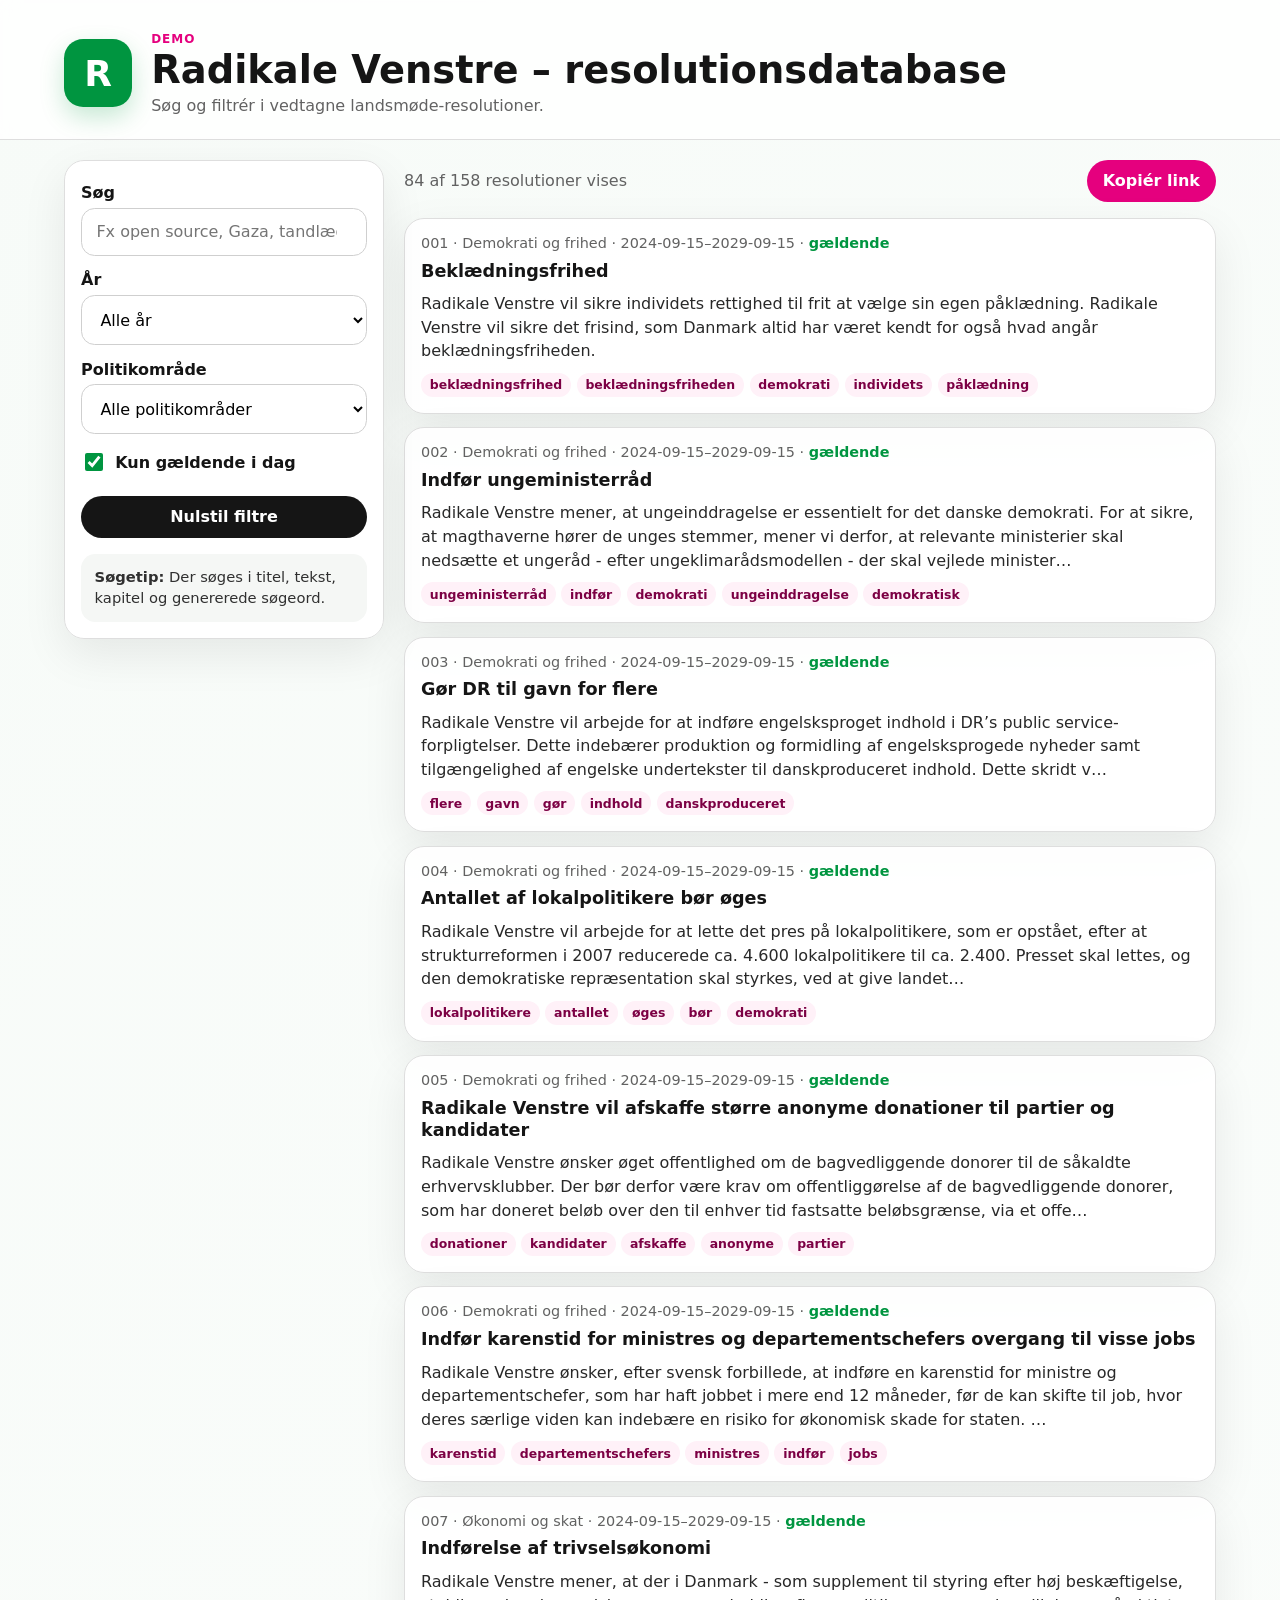
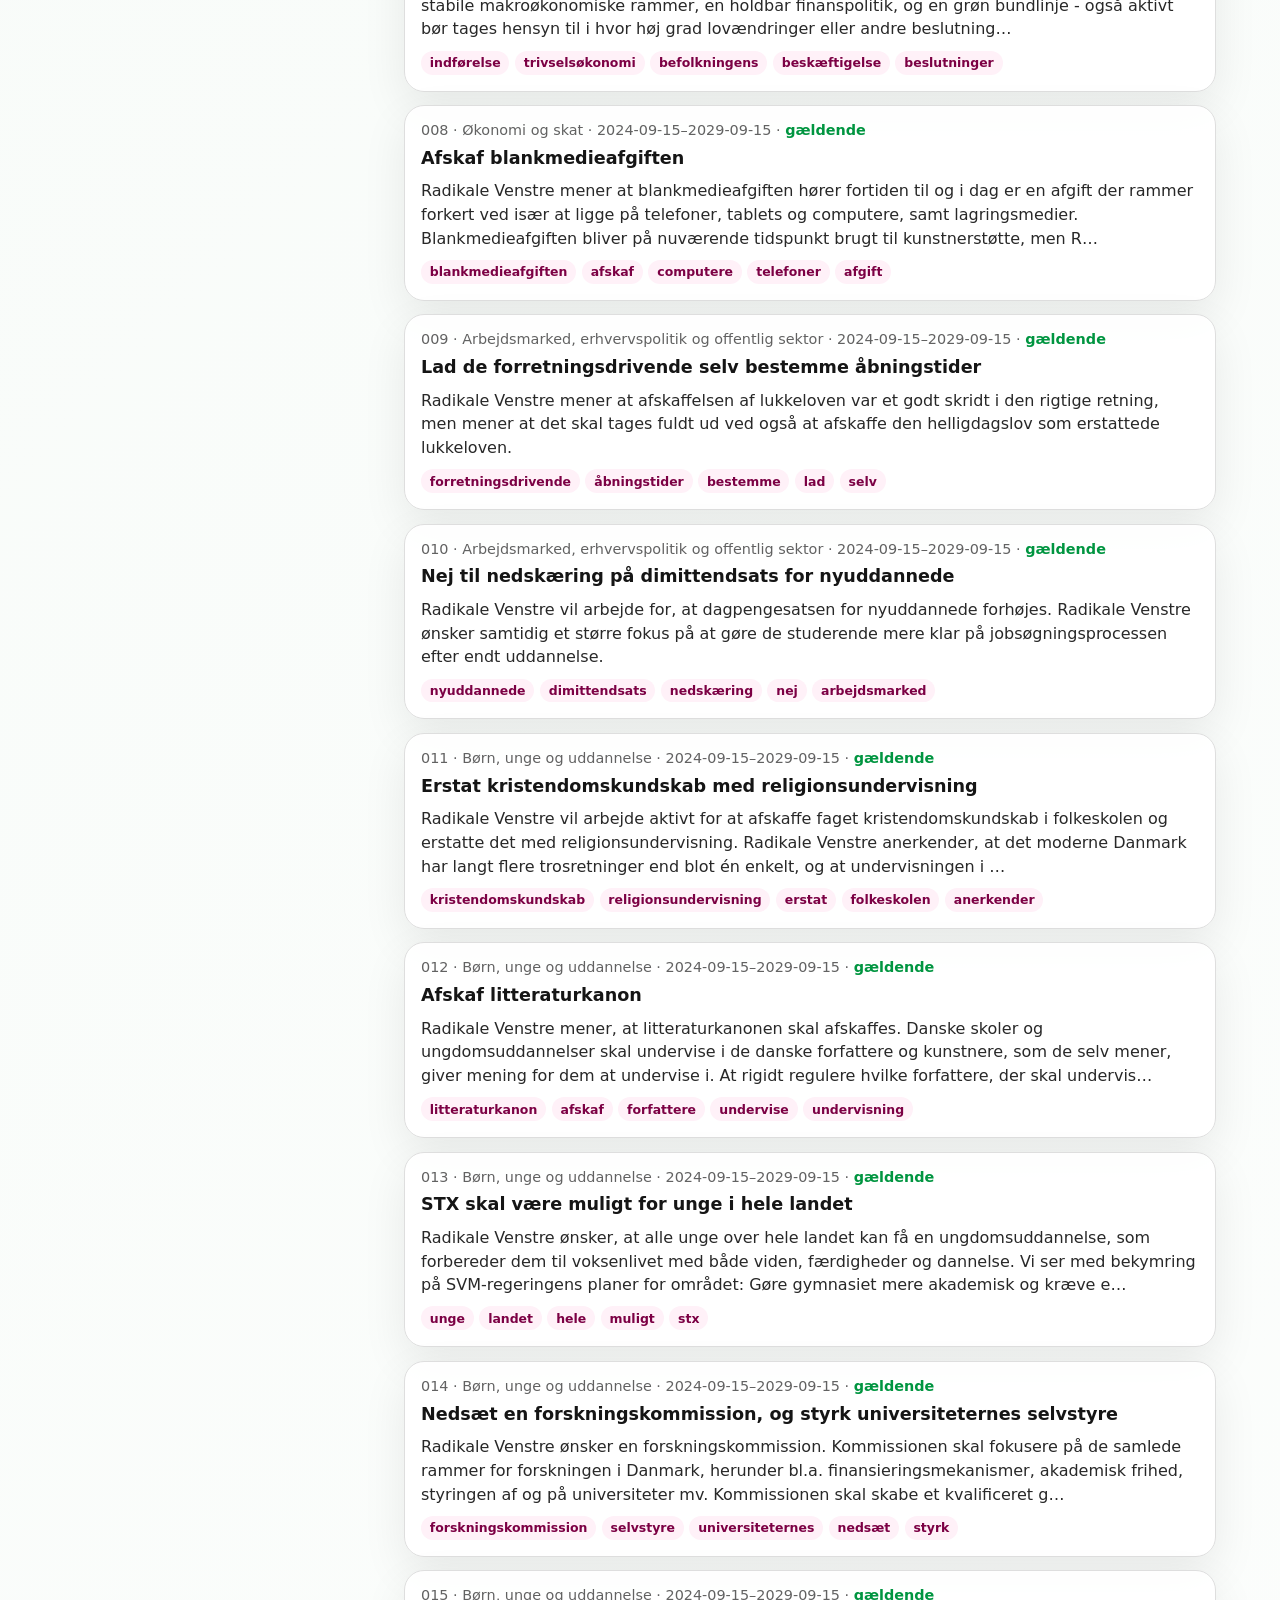
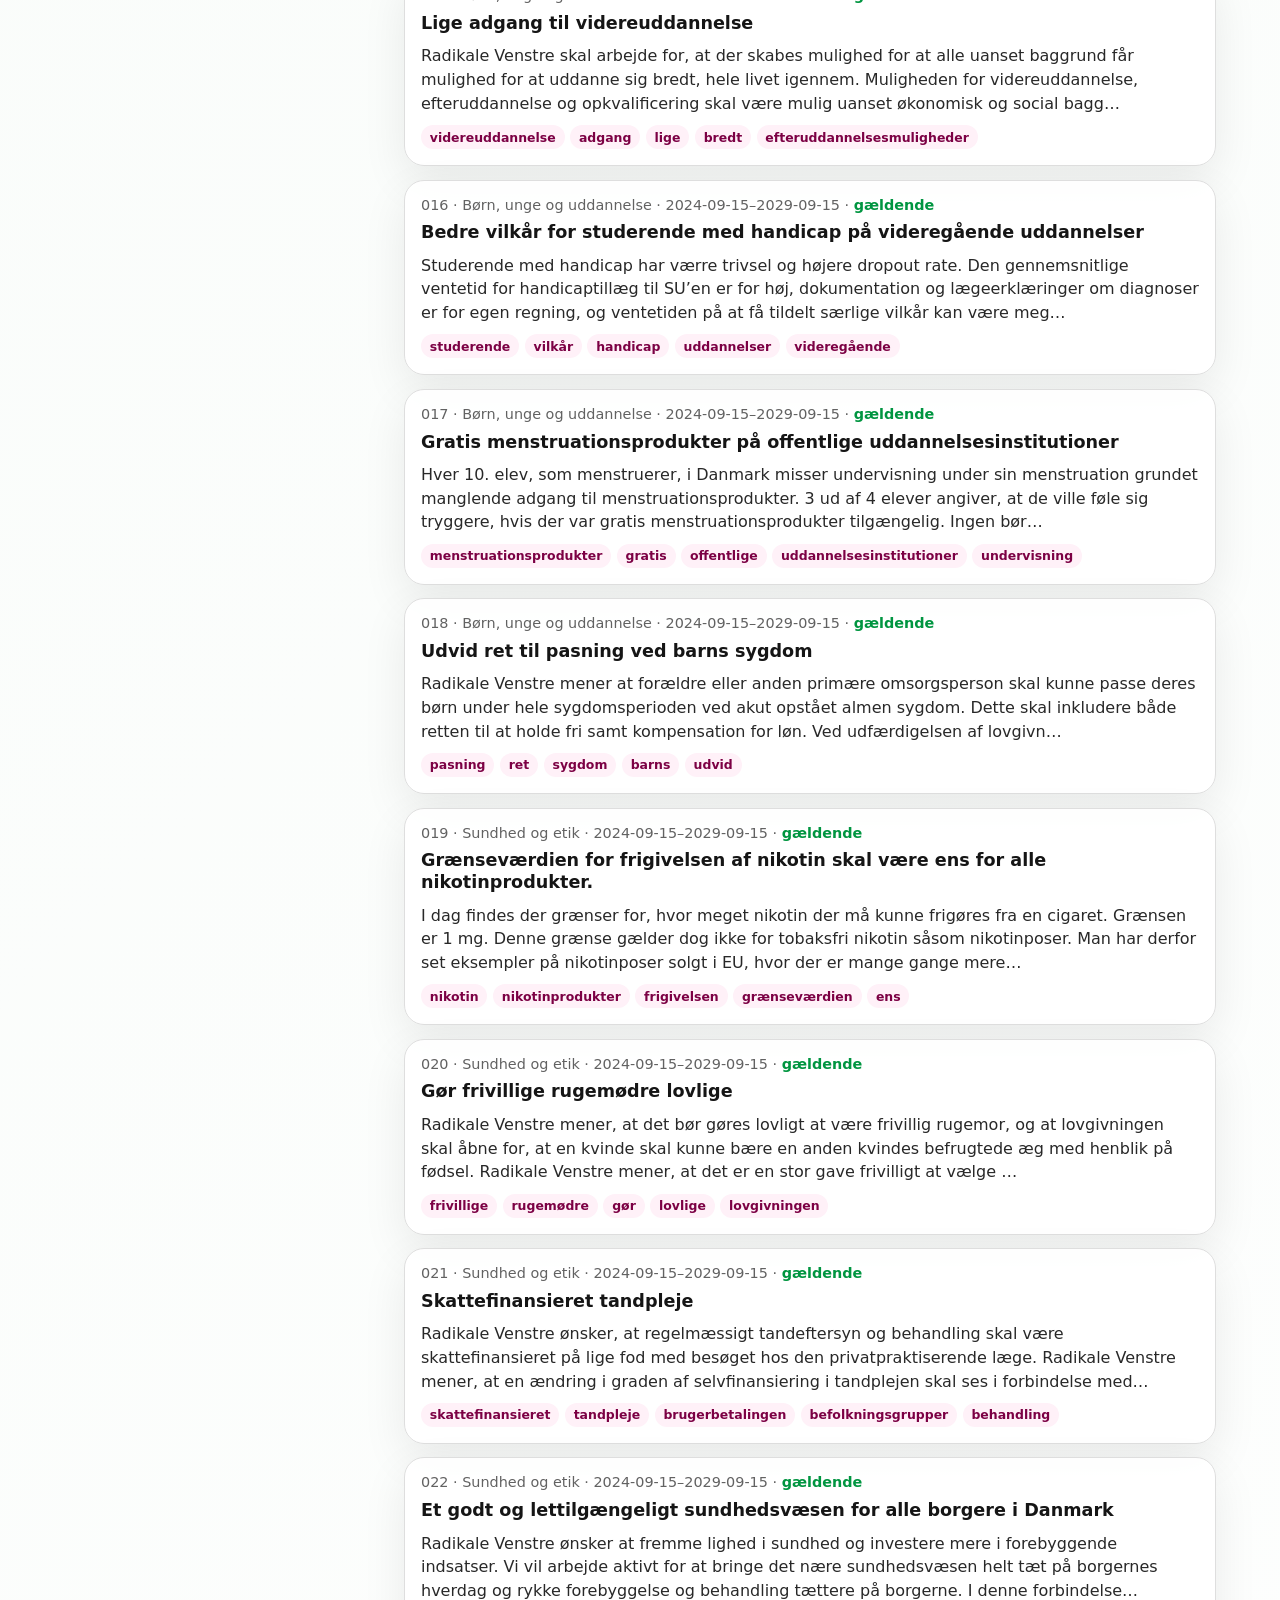
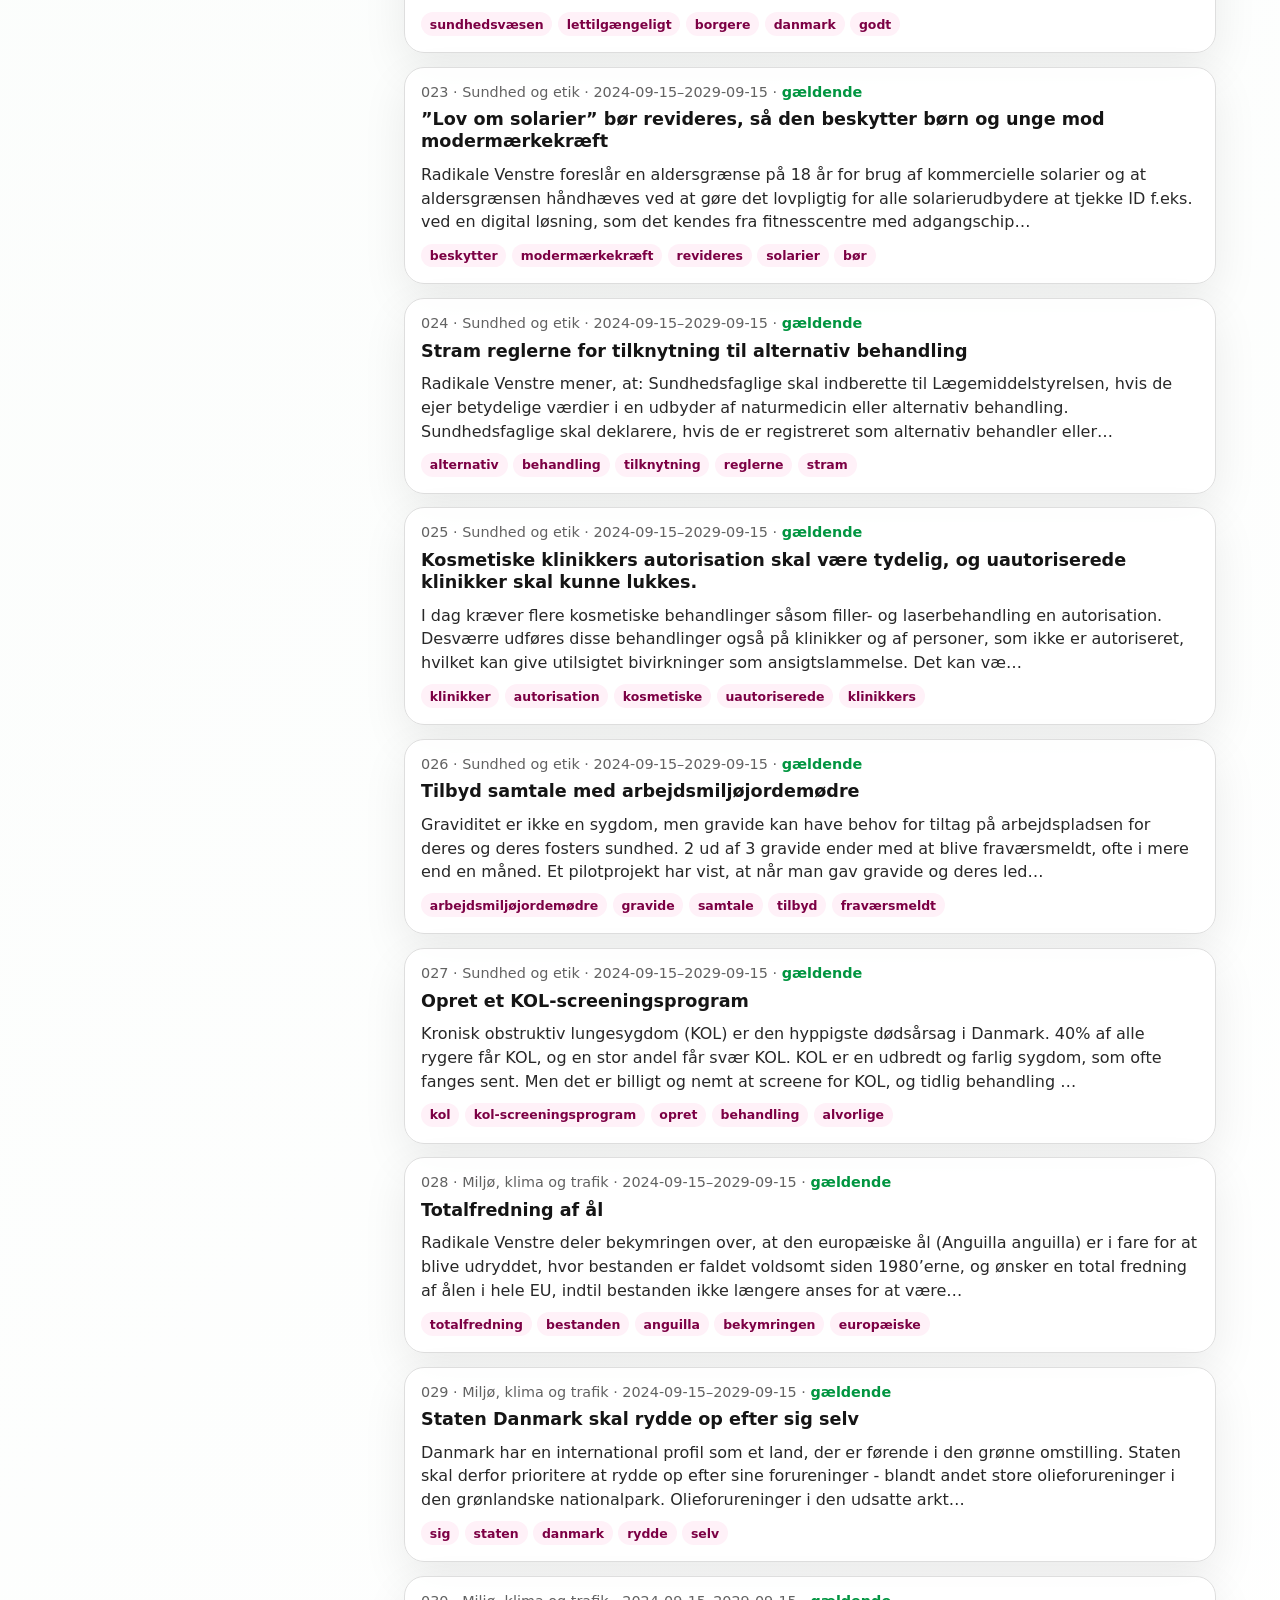
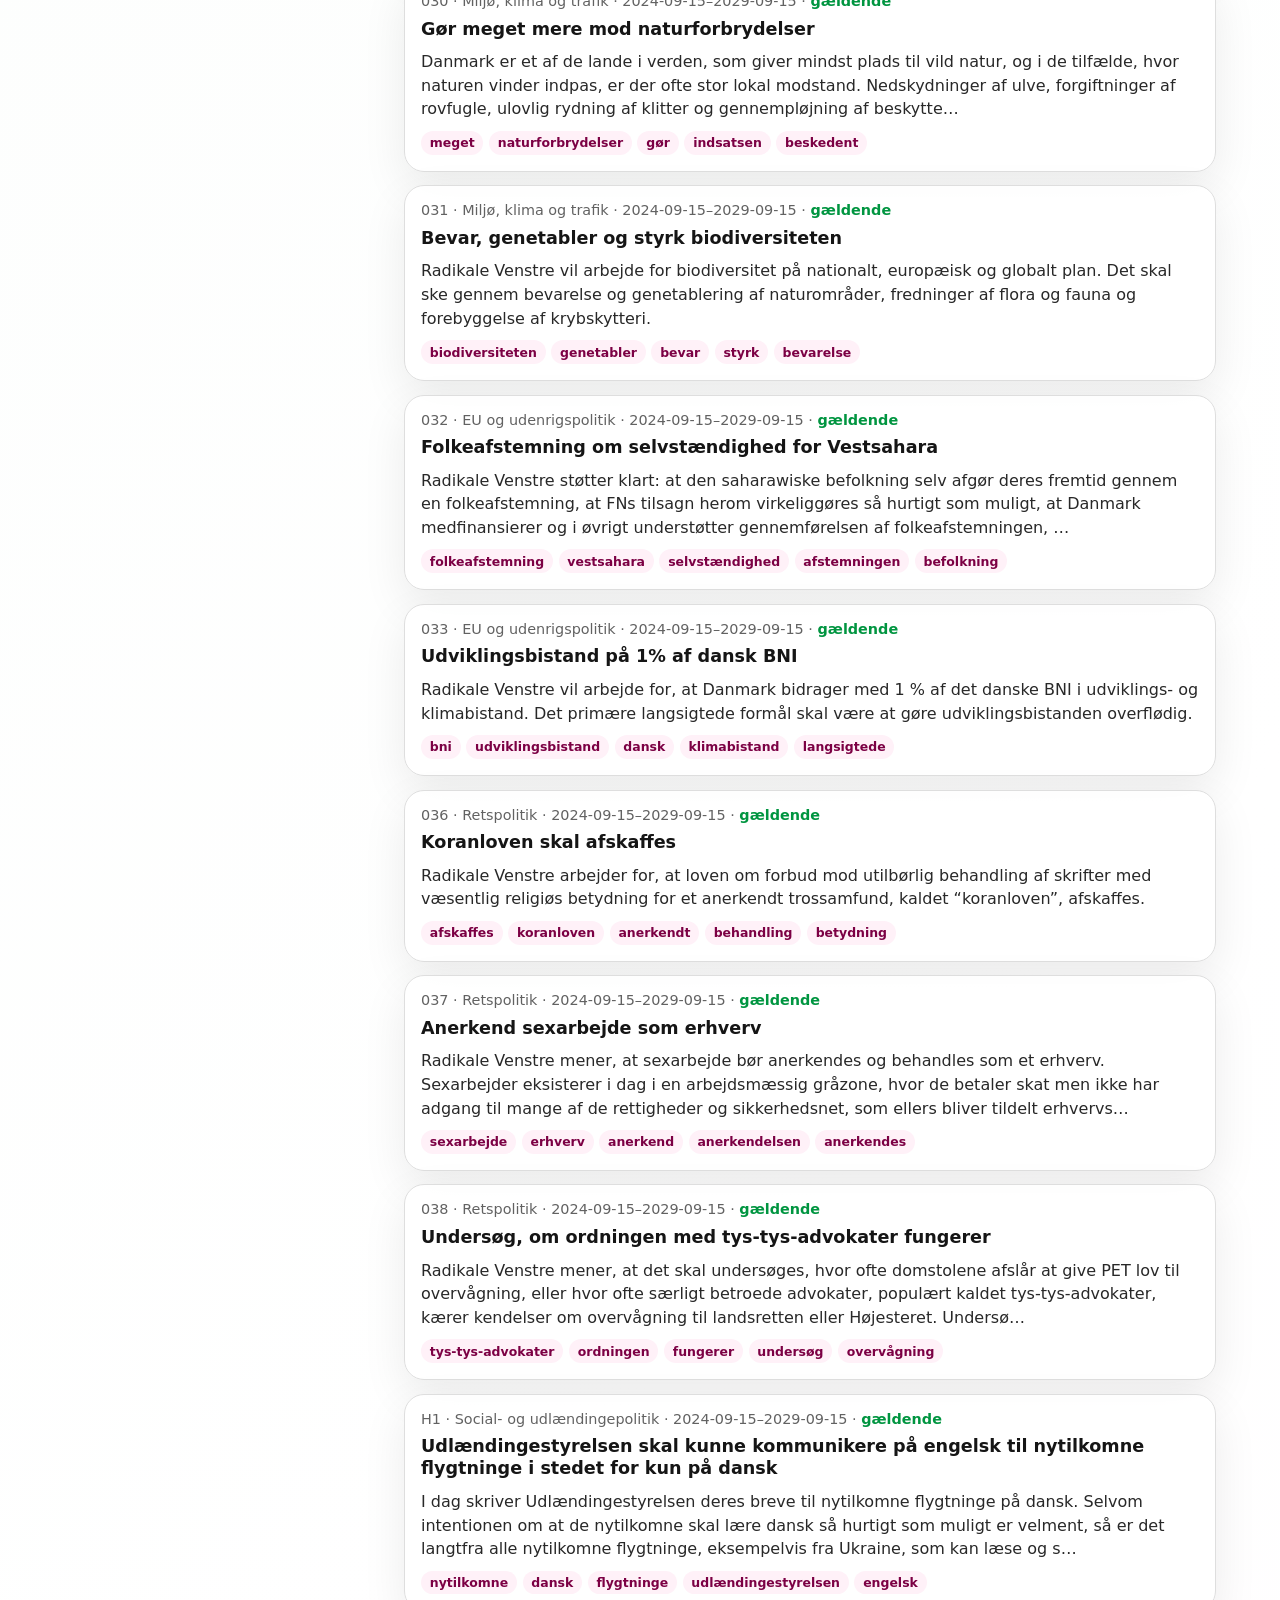
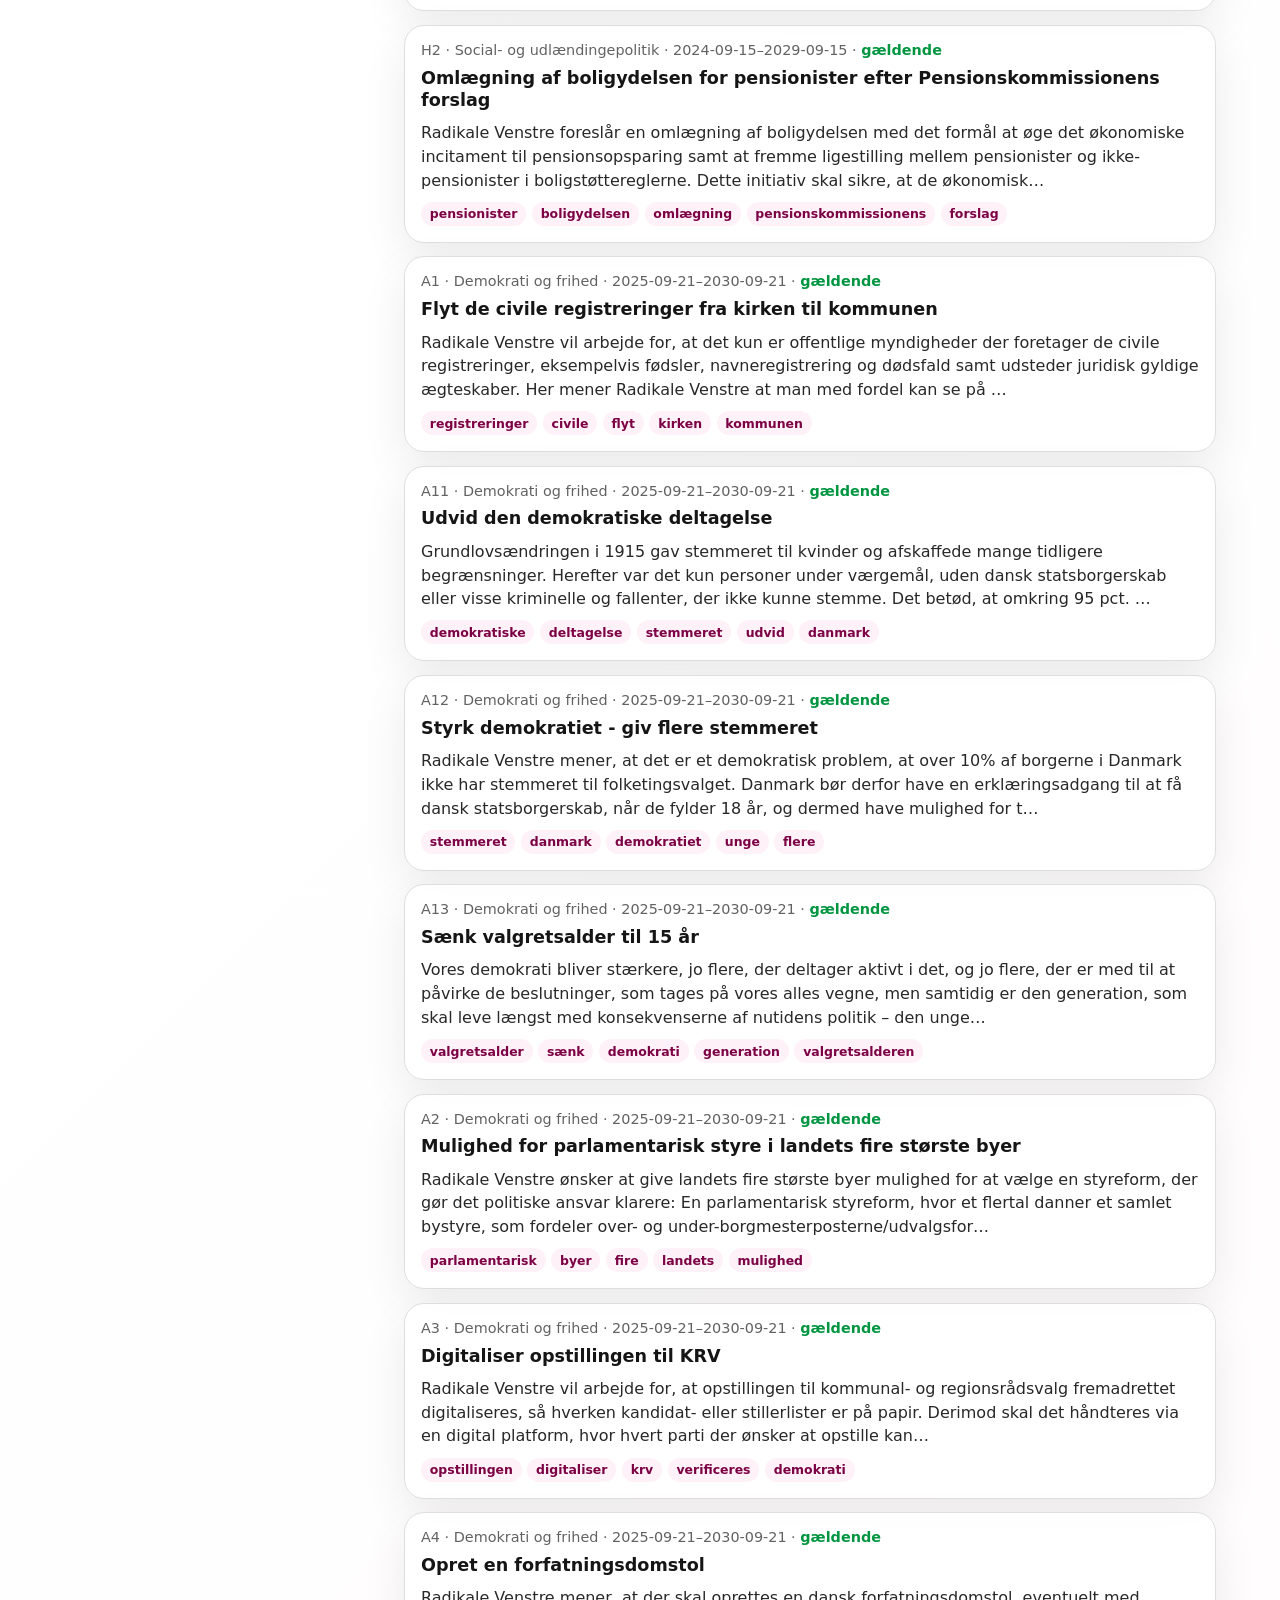
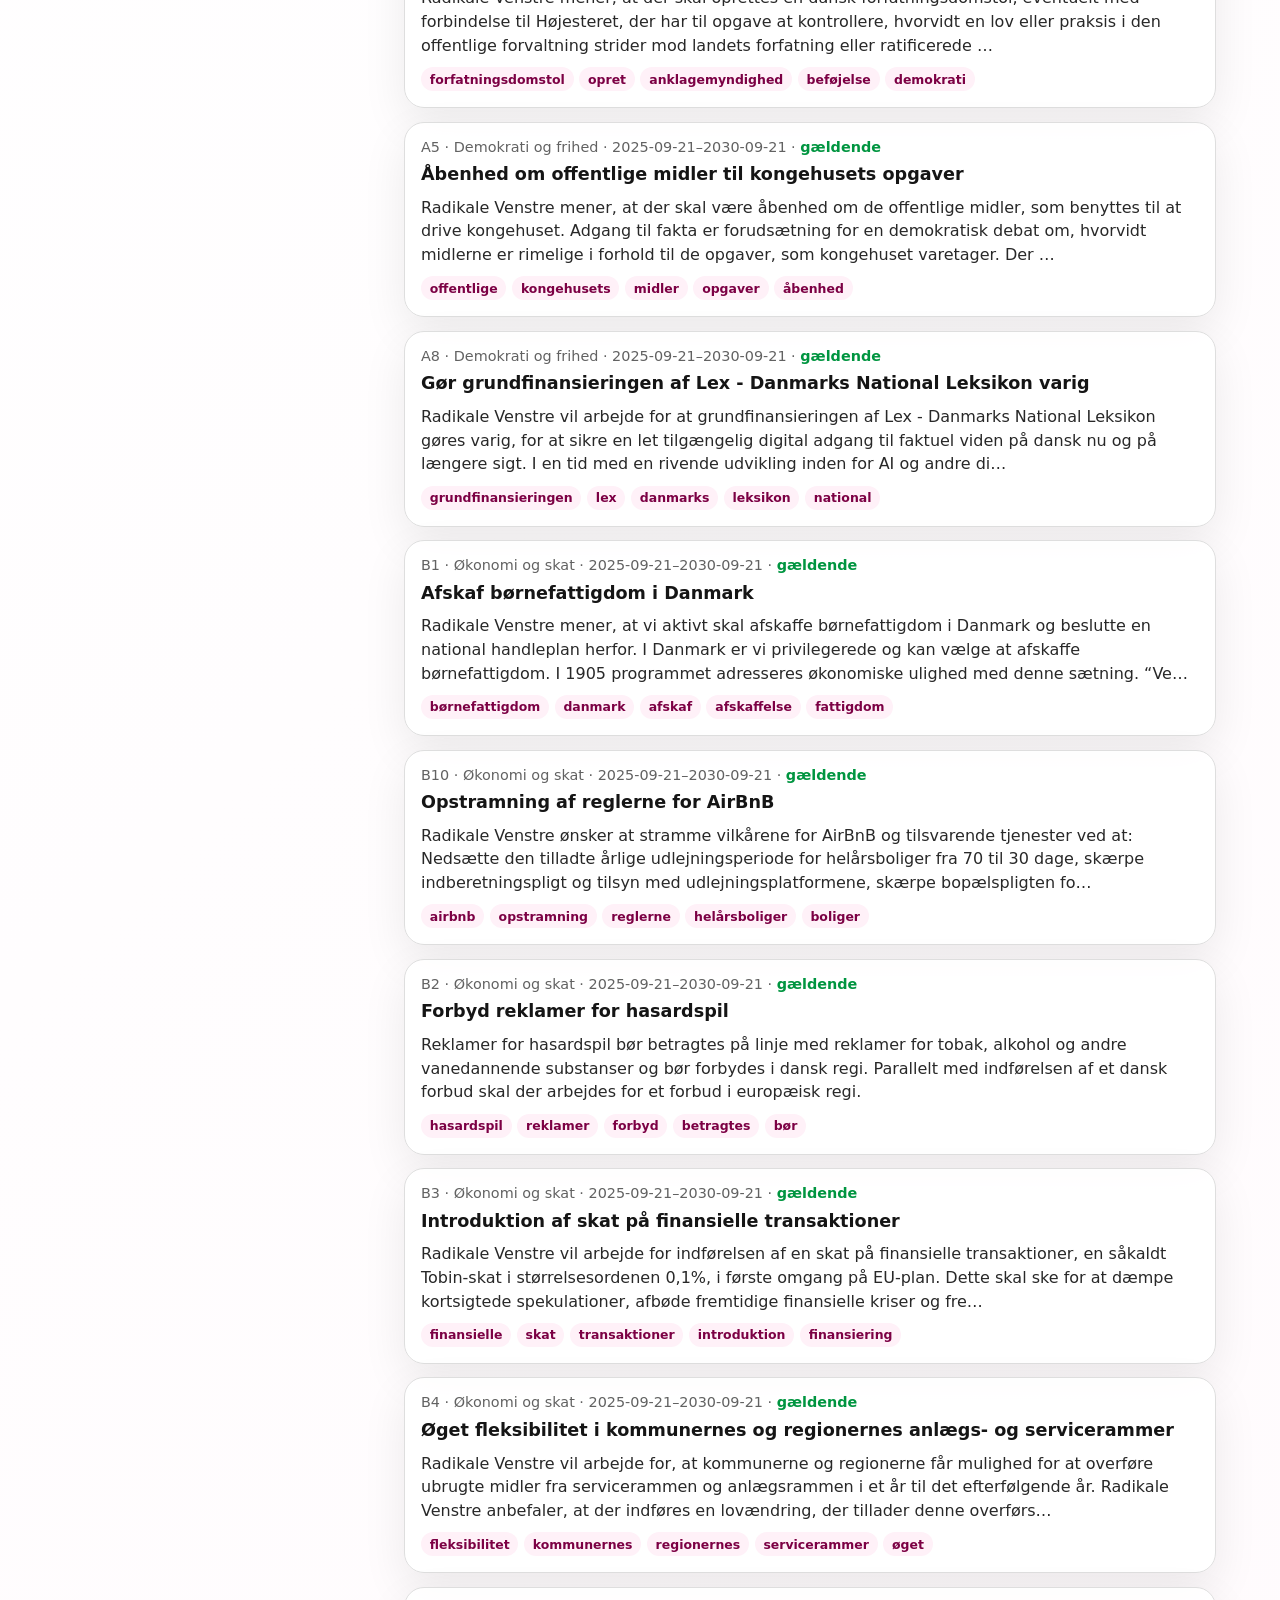
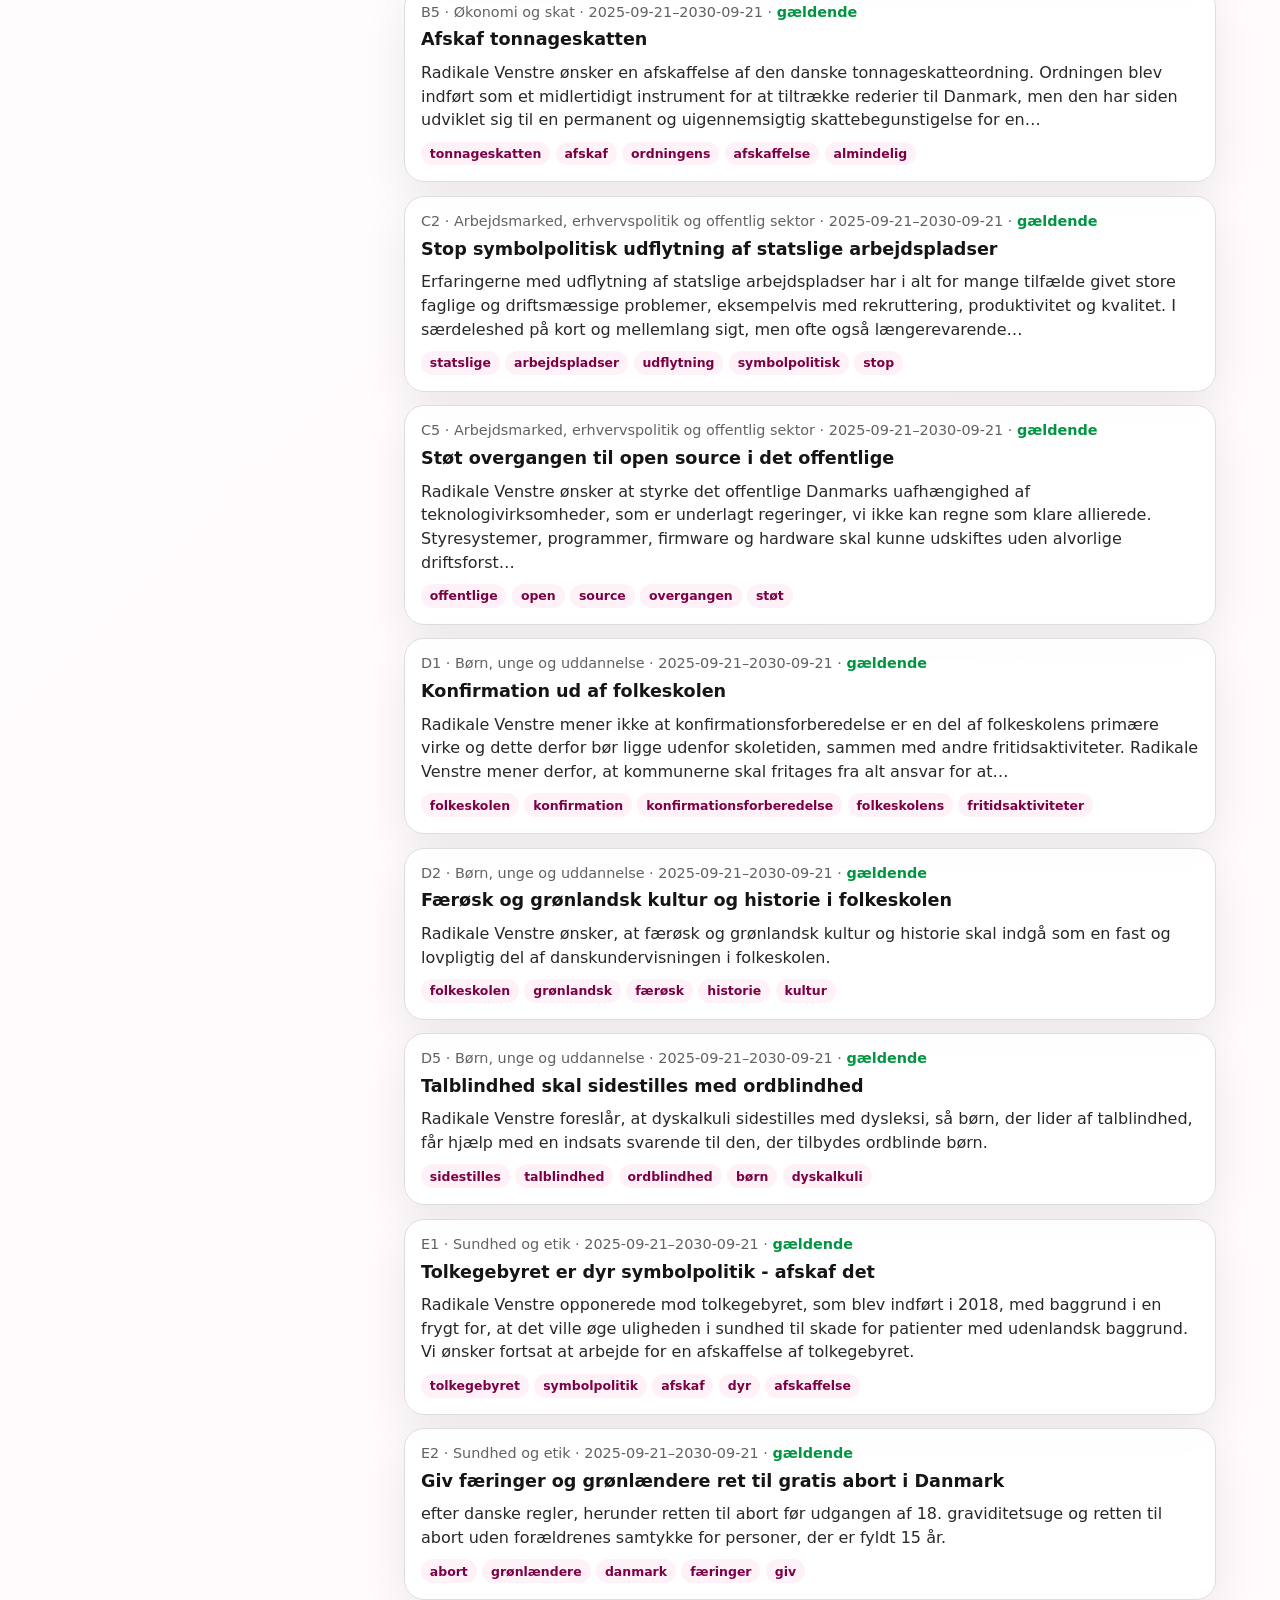
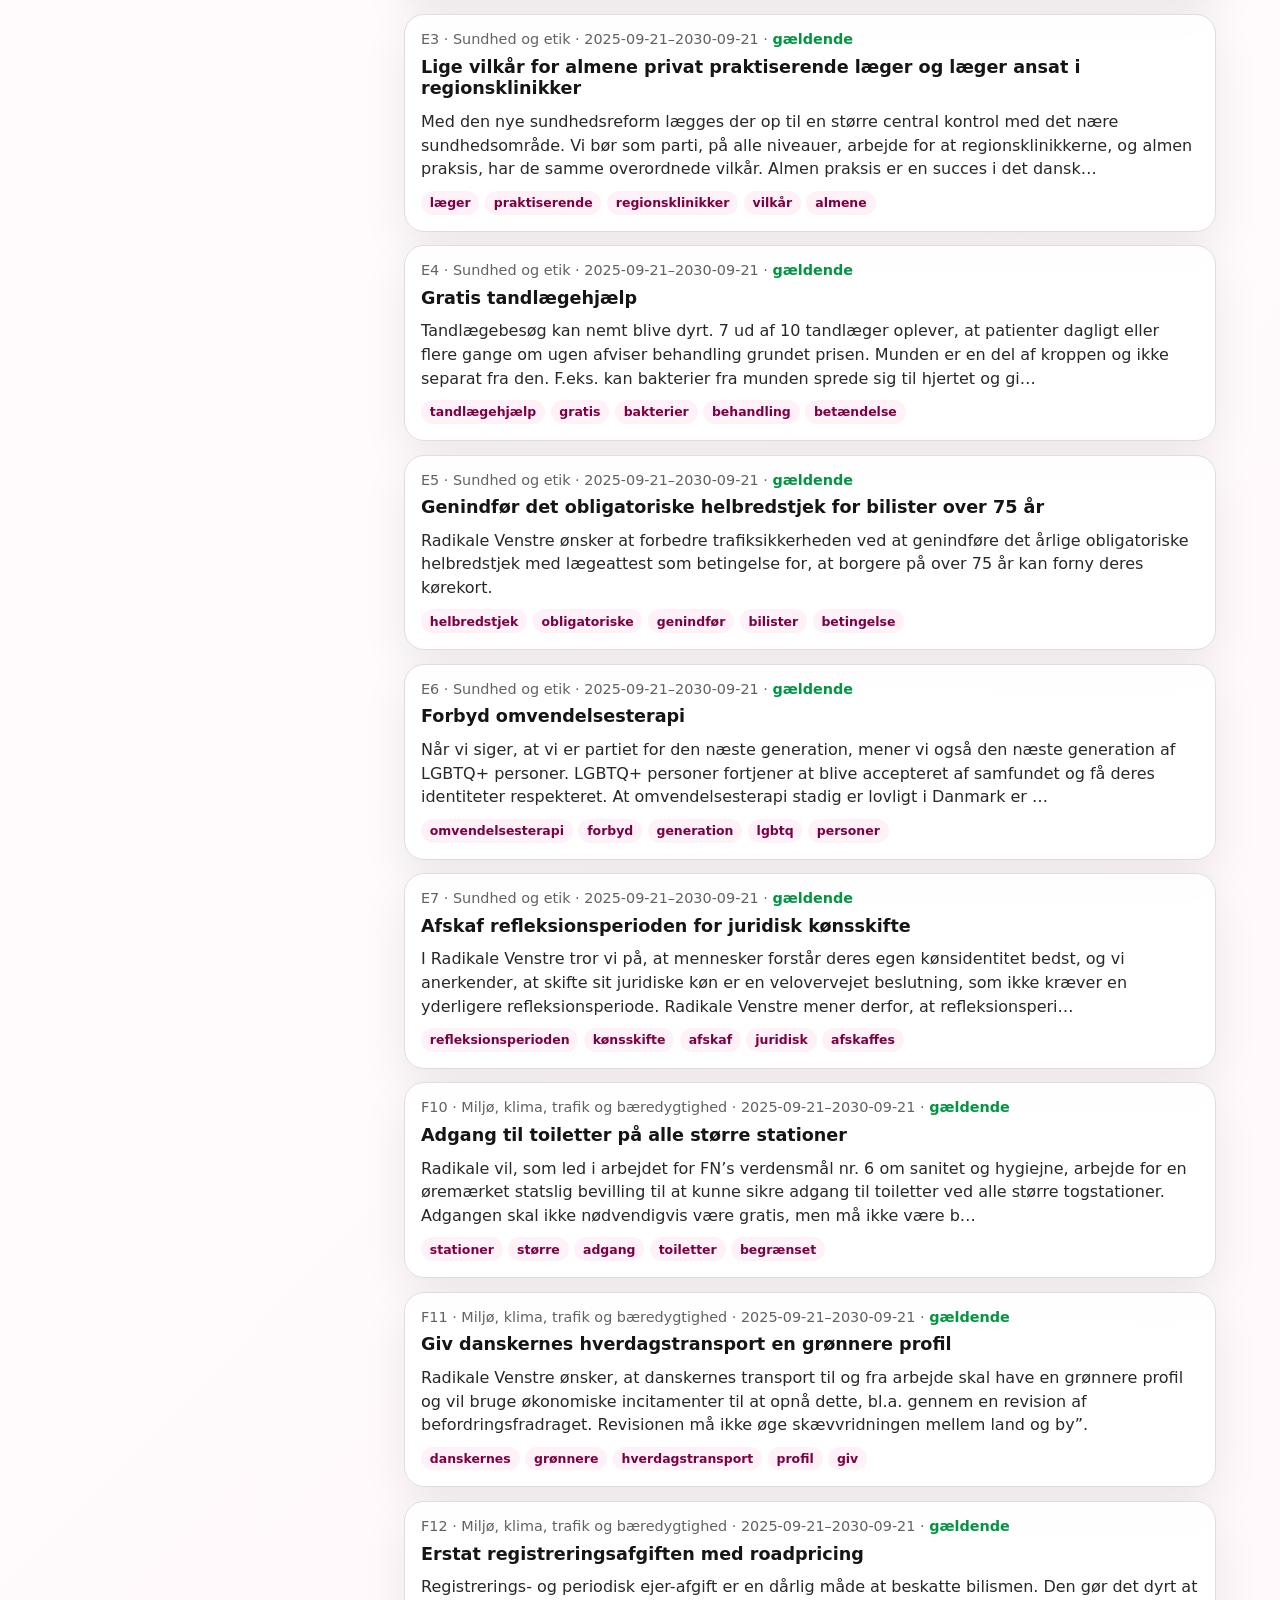
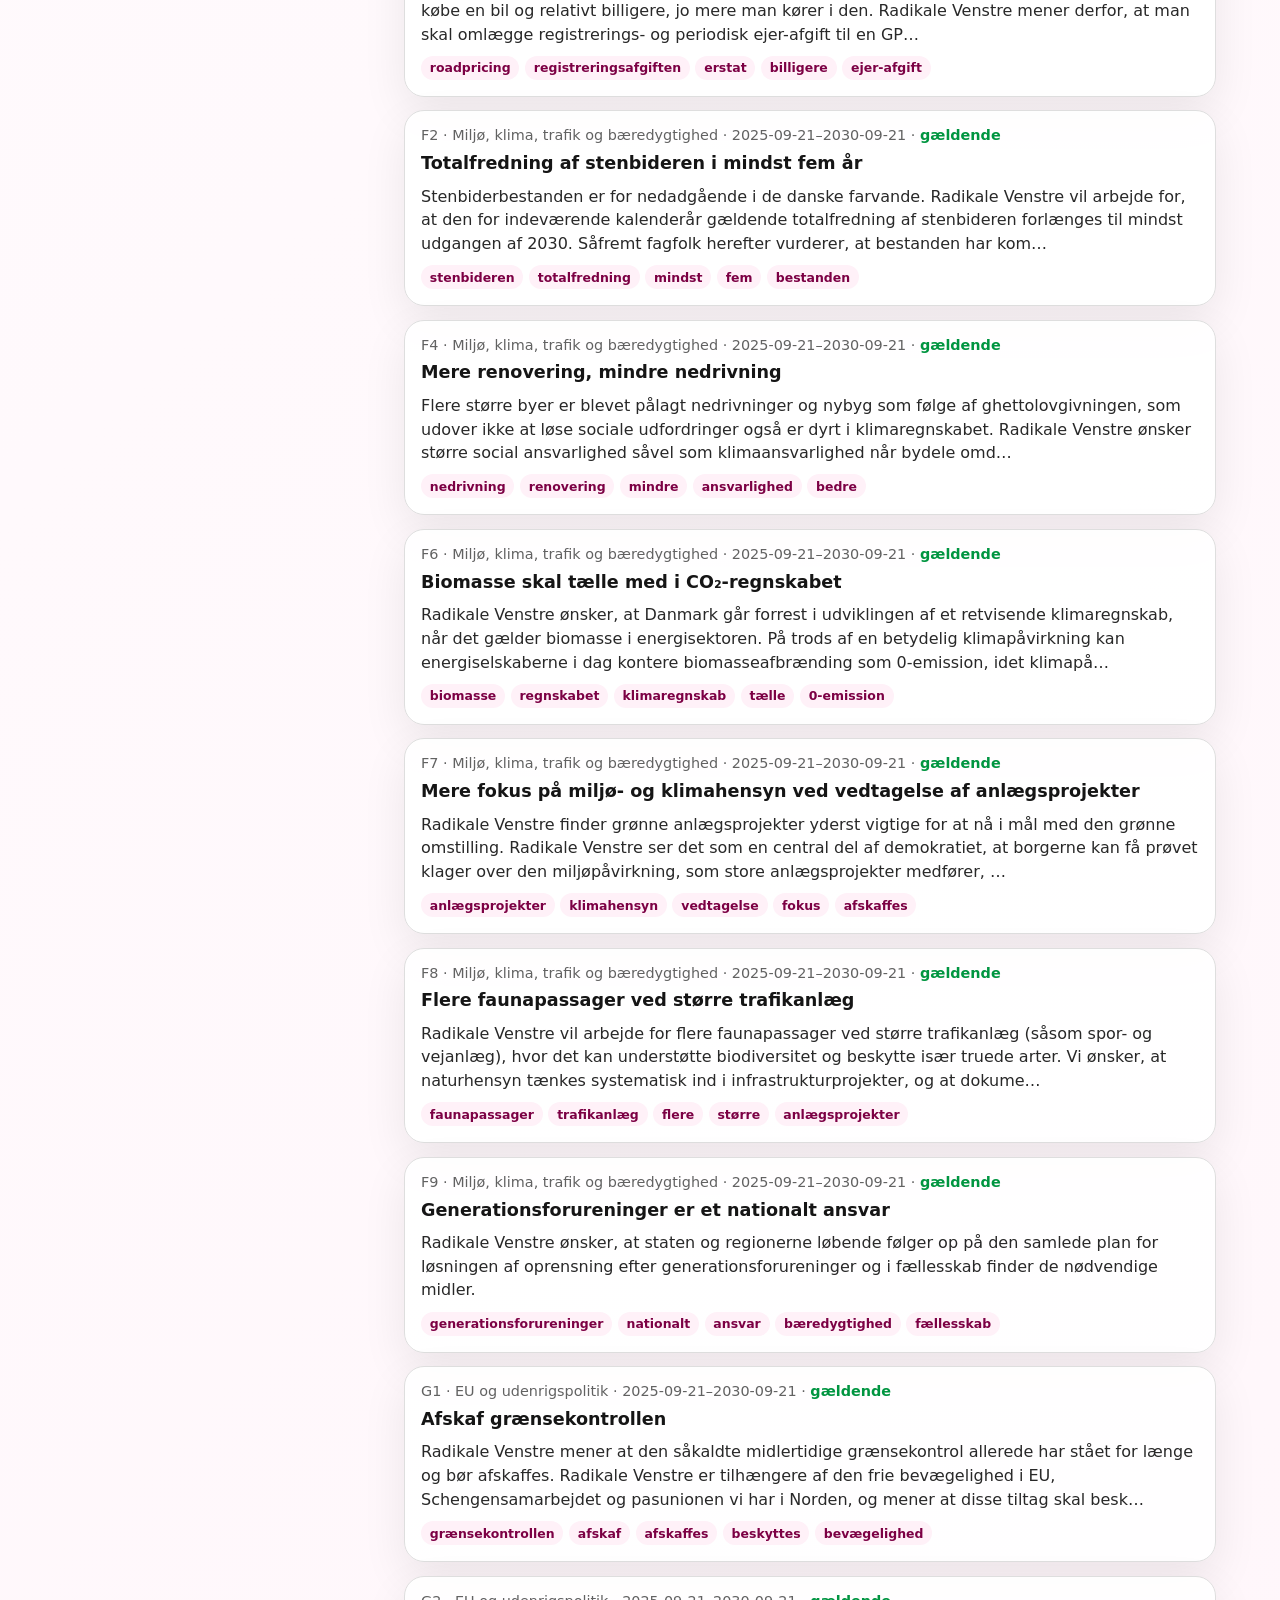
==== index.html @ fb89deb2 "Initial commit" ====
<!doctype html>
<html lang="da">
<head>
  <meta charset="utf-8" />
  <meta name="viewport" content="width=device-width, initial-scale=1" />
  <title>Radikale Venstre – resolutionsdatabase</title>
  <link rel="stylesheet" href="style.css" />
</head>
<body>
  <header class="site-header">
    <div class="brand-mark" aria-hidden="true">R</div>
    <div>
      <p class="eyebrow">Demo</p>
      <h1>Radikale Venstre – resolutionsdatabase</h1>
      <p class="lede">Søg og filtrér i vedtagne landsmøde-resolutioner.</p>
    </div>
  </header>

  <main class="layout">
    <aside class="panel filters" aria-label="Filtre">
      <label for="search">Søg</label>
      <input id="search" type="search" placeholder="Fx open source, Gaza, tandlæge…" autocomplete="off" />

      <div class="filter-row">
        <label for="year">År</label>
        <select id="year"></select>
      </div>

      <div class="filter-row">
        <label for="chapter">Politikområde</label>
        <select id="chapter"></select>
      </div>

      <label class="checkbox">
        <input id="activeOnly" type="checkbox" checked />
        Kun gældende i dag
      </label>

      <button id="reset" type="button">Nulstil filtre</button>

      <div class="hint">
        <strong>Søgetip:</strong> Der søges i titel, tekst, kapitel og genererede søgeord.
      </div>
    </aside>

    <section class="content">
      <div class="toolbar">
        <p id="summary" class="summary">Indlæser…</p>
        <button id="copyLink" type="button">Kopiér link</button>
      </div>
      <div id="results" class="results" aria-live="polite"></div>
    </section>
  </main>

  <dialog id="detailsDialog">
    <article class="details">
      <button class="close" id="closeDialog" aria-label="Luk">×</button>
      <p id="detailMeta" class="meta"></p>
      <h2 id="detailTitle"></h2>
      <div id="detailBody" class="body-text"></div>
      <div id="detailKeywords" class="tags"></div>
    </article>
  </dialog>

  <script src="app.js"></script>
</body>
</html>
---- style.css ----
/*
 * Radikale Venstre resolutions demo styling.
 *
 * The CSS is intentionally plain and framework-free. The page should look clean
 * enough for a prototype, but still be easy to inspect and modify in IntelliJ.
 * Colour variables are collected at the top so a later branding pass can adjust
 * the visual identity without hunting through the whole file.
 */

/* Global design tokens and typography. */
:root {
  --rv-green: #009540;
  --rv-magenta: #e5007e;
  --ink: #151515;
  --muted: #626262;
  --line: #dedede;
  --surface: #ffffff;
  --soft: #f5f7f5;
  --soft-magenta: #fff1f8;
  --shadow: 0 16px 45px rgba(0,0,0,.08);
  font-family: system-ui, -apple-system, BlinkMacSystemFont, "Segoe UI", sans-serif;
}

/* Predictable sizing makes the responsive layout easier to maintain. */
* { box-sizing: border-box; }

body {
  margin: 0;
  color: var(--ink);
  background: linear-gradient(135deg, #f7fbf8 0%, #ffffff 44%, #fff5fa 100%);
  min-height: 100vh;
}

/* Header: party mark, page title and short explanatory text. */
.site-header {
  display: flex;
  gap: 1.2rem;
  align-items: center;
  padding: 2rem clamp(1rem, 5vw, 4rem) 1.5rem;
  border-bottom: 1px solid var(--line);
  background: rgba(255,255,255,.82);
  backdrop-filter: blur(10px);
}

.brand-mark {
  display: grid;
  place-items: center;
  width: 4.25rem;
  height: 4.25rem;
  border-radius: 1.2rem;
  background: var(--rv-green);
  color: white;
  font-weight: 850;
  font-size: 2.25rem;
  box-shadow: 0 10px 25px rgba(0,149,64,.22);
}

h1 { margin: 0; font-size: clamp(1.7rem, 3vw, 2.75rem); line-height: 1.05; }
.eyebrow { margin: 0 0 .25rem; color: var(--rv-magenta); font-weight: 750; text-transform: uppercase; letter-spacing: .08em; font-size: .75rem; }
.lede { margin: .35rem 0 0; color: var(--muted); }

/* Main two-column layout: sticky filters on the left, results on the right. */
.layout {
  display: grid;
  grid-template-columns: minmax(240px, 320px) 1fr;
  gap: 1.25rem;
  padding: 1.25rem clamp(1rem, 5vw, 4rem) 3rem;
}

.panel, .result-card, dialog article {
  background: rgba(255,255,255,.94);
  border: 1px solid var(--line);
  border-radius: 1.25rem;
  box-shadow: var(--shadow);
}

/* Filter panel stays visible on larger screens while users scroll results. */
.filters {
  position: sticky;
  top: 1rem;
  align-self: start;
  padding: 1rem;
}

label { display: block; font-weight: 720; margin: .4rem 0 .35rem; }
/* Form controls are deliberately large for quick filtering during demos. */
input[type="search"], select {
  width: 100%;
  border: 1px solid #cfcfcf;
  border-radius: .85rem;
  padding: .85rem .9rem;
  font: inherit;
  background: white;
}

input[type="search"]:focus, select:focus {
  outline: 3px solid rgba(229,0,126,.18);
  border-color: var(--rv-magenta);
}

.filter-row { margin-top: .9rem; }
.checkbox { display: flex; gap: .6rem; align-items: center; margin-top: 1rem; font-weight: 620; }
.checkbox input { width: 1.1rem; height: 1.1rem; accent-color: var(--rv-green); }
button {
  border: 0;
  border-radius: 999px;
  padding: .72rem 1rem;
  font: inherit;
  font-weight: 760;
  cursor: pointer;
  background: var(--rv-green);
  color: white;
}
#reset { width: 100%; margin-top: 1rem; background: var(--ink); }
#copyLink { background: var(--rv-magenta); white-space: nowrap; }
button:hover { filter: brightness(.96); }

.hint {
  margin-top: 1rem;
  padding: .85rem;
  border-radius: .9rem;
  color: #303030;
  background: var(--soft);
  font-size: .92rem;
  line-height: 1.4;
}

/* Result toolbar: count summary and shareable-link button. */
.toolbar {
  display: flex;
  align-items: center;
  justify-content: space-between;
  gap: 1rem;
  margin-bottom: 1rem;
}
.summary { color: var(--muted); margin: 0; }
.results { display: grid; gap: .85rem; }

/* Individual result cards in the search result list. */
.result-card {
  padding: 1rem;
  display: grid;
  gap: .6rem;
}
.result-card h2 {
  margin: 0;
  font-size: 1.1rem;
}
.result-card h2 button {
  all: unset;
  cursor: pointer;
  font-weight: 810;
  line-height: 1.25;
}
.result-card h2 button:hover { color: var(--rv-magenta); }
.meta { color: var(--muted); font-size: .9rem; margin: 0; }
.excerpt { margin: 0; color: #282828; line-height: 1.48; }
mark { background: #ffe066; padding: 0 .08em; border-radius: .2em; }
.tags { display: flex; flex-wrap: wrap; gap: .35rem; }
.tag {
  border-radius: 999px;
  background: var(--soft-magenta);
  color: #7c0044;
  padding: .28rem .55rem;
  font-size: .78rem;
  font-weight: 680;
}
.valid { color: var(--rv-green); font-weight: 760; }
.expired { color: #8b3b00; font-weight: 760; }

.empty {
  padding: 2rem;
  text-align: center;
  border: 1px dashed var(--line);
  border-radius: 1.25rem;
  background: rgba(255,255,255,.8);
  color: var(--muted);
}

/* Native dialog element used for full resolution details. */
dialog {
  width: min(860px, calc(100vw - 2rem));
  border: 0;
  padding: 0;
  background: transparent;
}
dialog::backdrop { background: rgba(0,0,0,.42); }
.details { position: relative; padding: 1.3rem; max-height: 82vh; overflow: auto; }
.details h2 { margin: .2rem 2rem 1rem 0; }
.close {
  position: absolute;
  top: .85rem;
  right: .85rem;
  width: 2.2rem;
  height: 2.2rem;
  padding: 0;
  background: var(--ink);
  font-size: 1.5rem;
}
.body-text { white-space: pre-wrap; line-height: 1.6; }

/* Single-column layout on phones and narrow windows. */
@media (max-width: 760px) {
  /* Header: party mark, page title and short explanatory text. */
.site-header { align-items: flex-start; }
  .brand-mark { width: 3.2rem; height: 3.2rem; font-size: 1.7rem; border-radius: .95rem; }
  /* Main two-column layout: sticky filters on the left, results on the right. */
.layout { grid-template-columns: 1fr; }
  /* Filter panel stays visible on larger screens while users scroll results. */
.filters { position: static; }
  /* Result toolbar: count summary and shareable-link button. */
.toolbar { align-items: stretch; flex-direction: column; }
  #copyLink { width: 100%; }
}
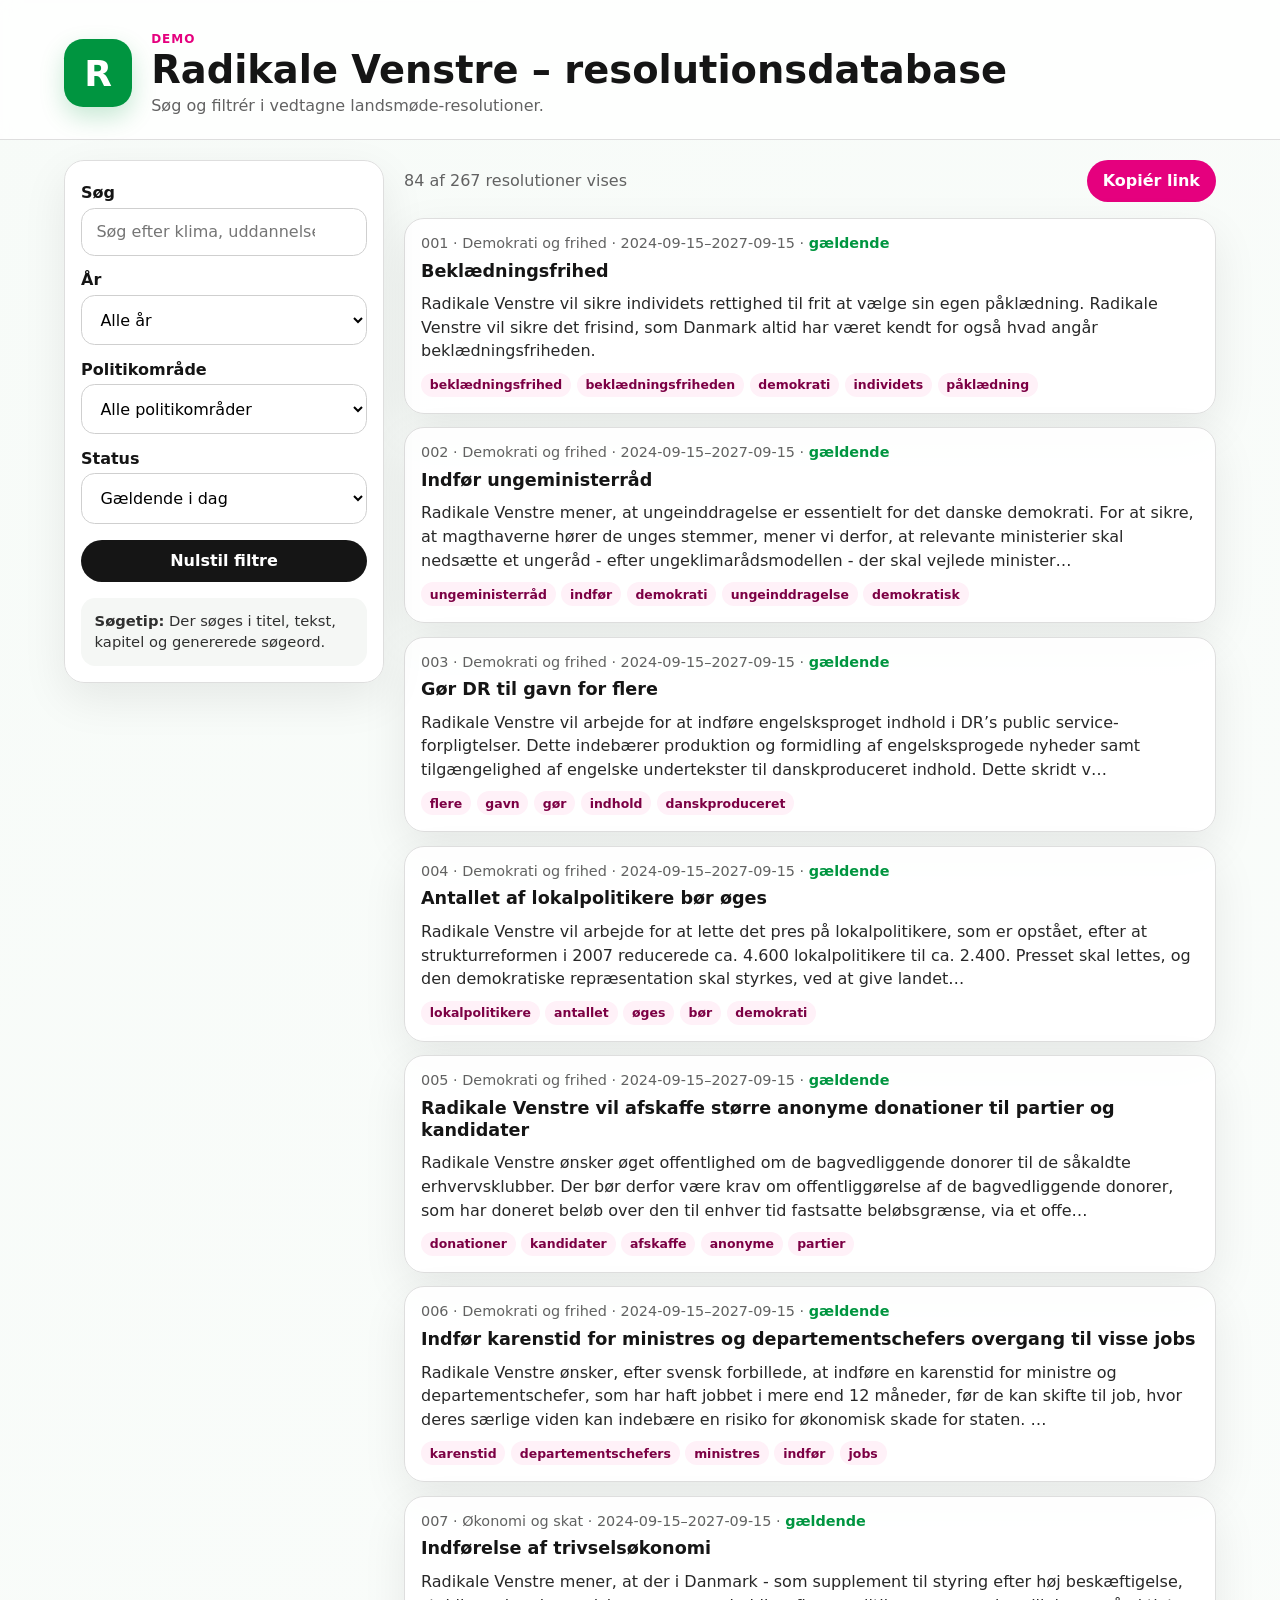
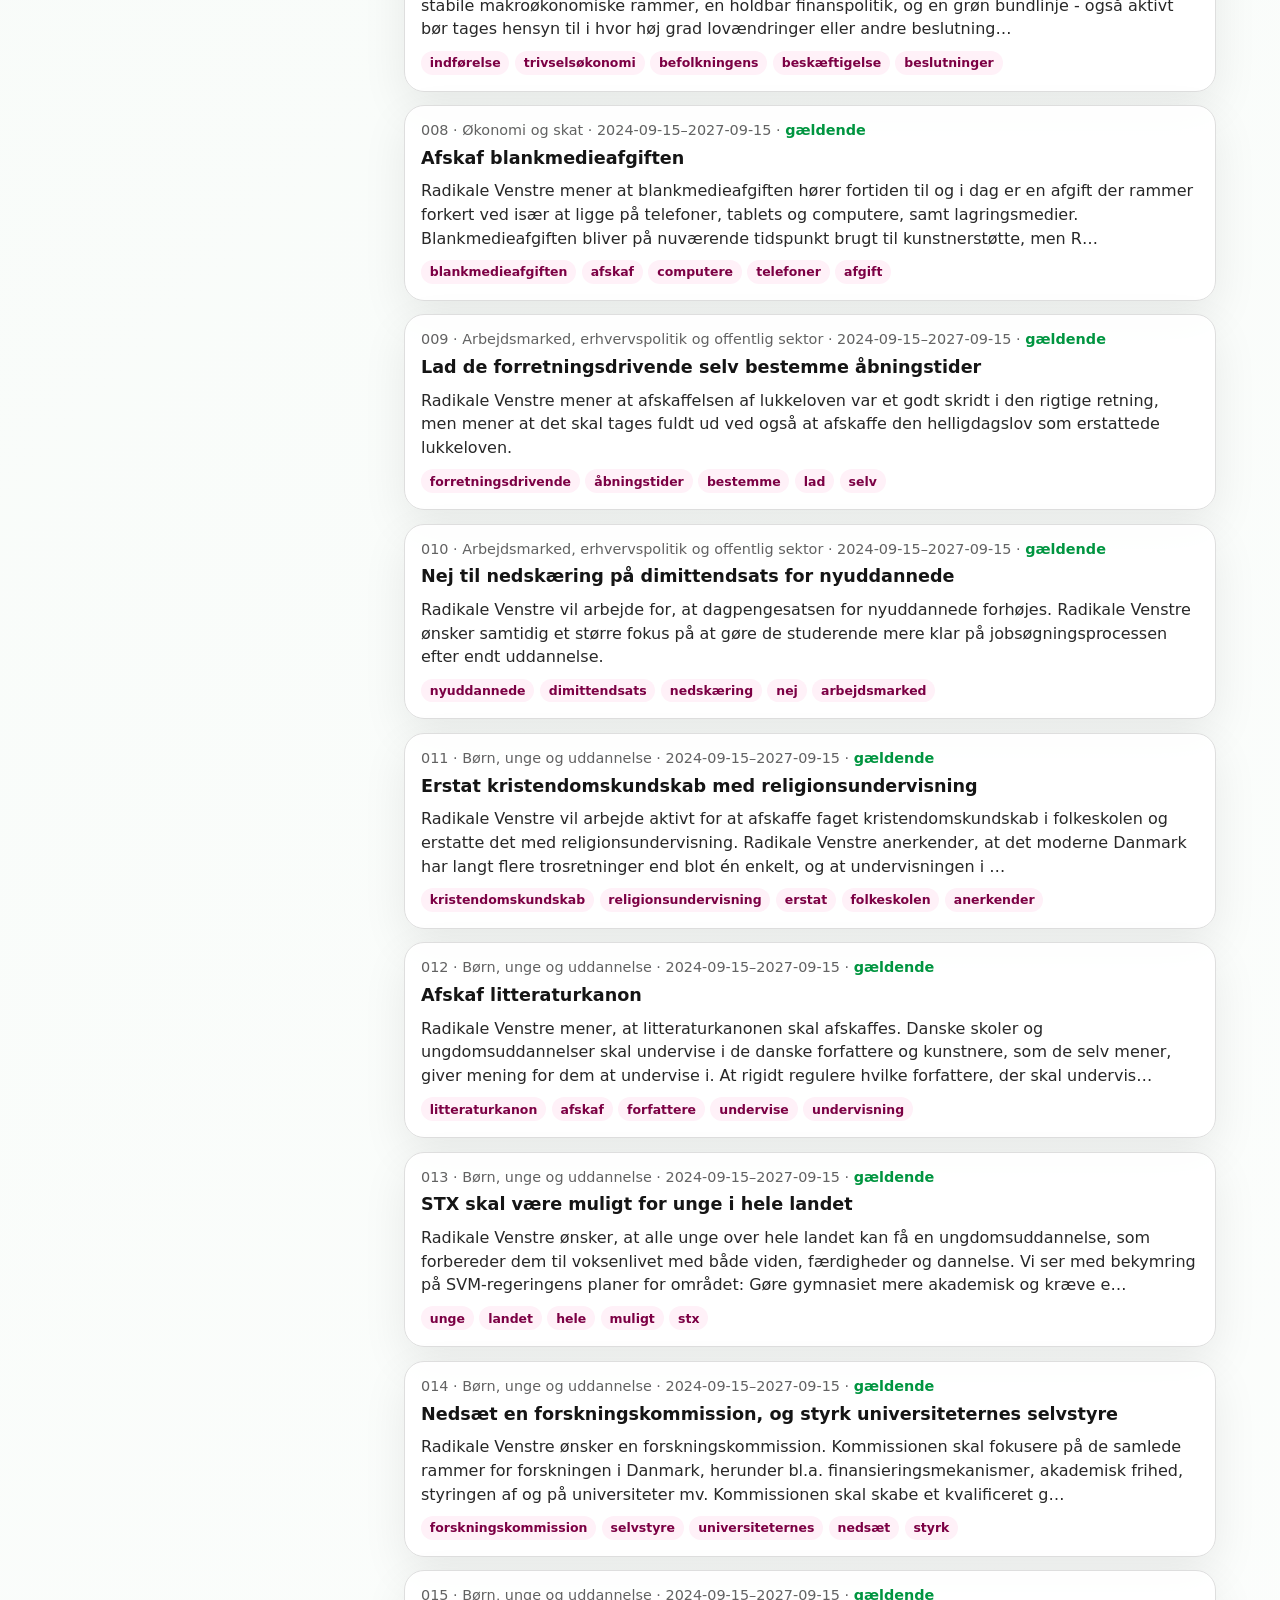
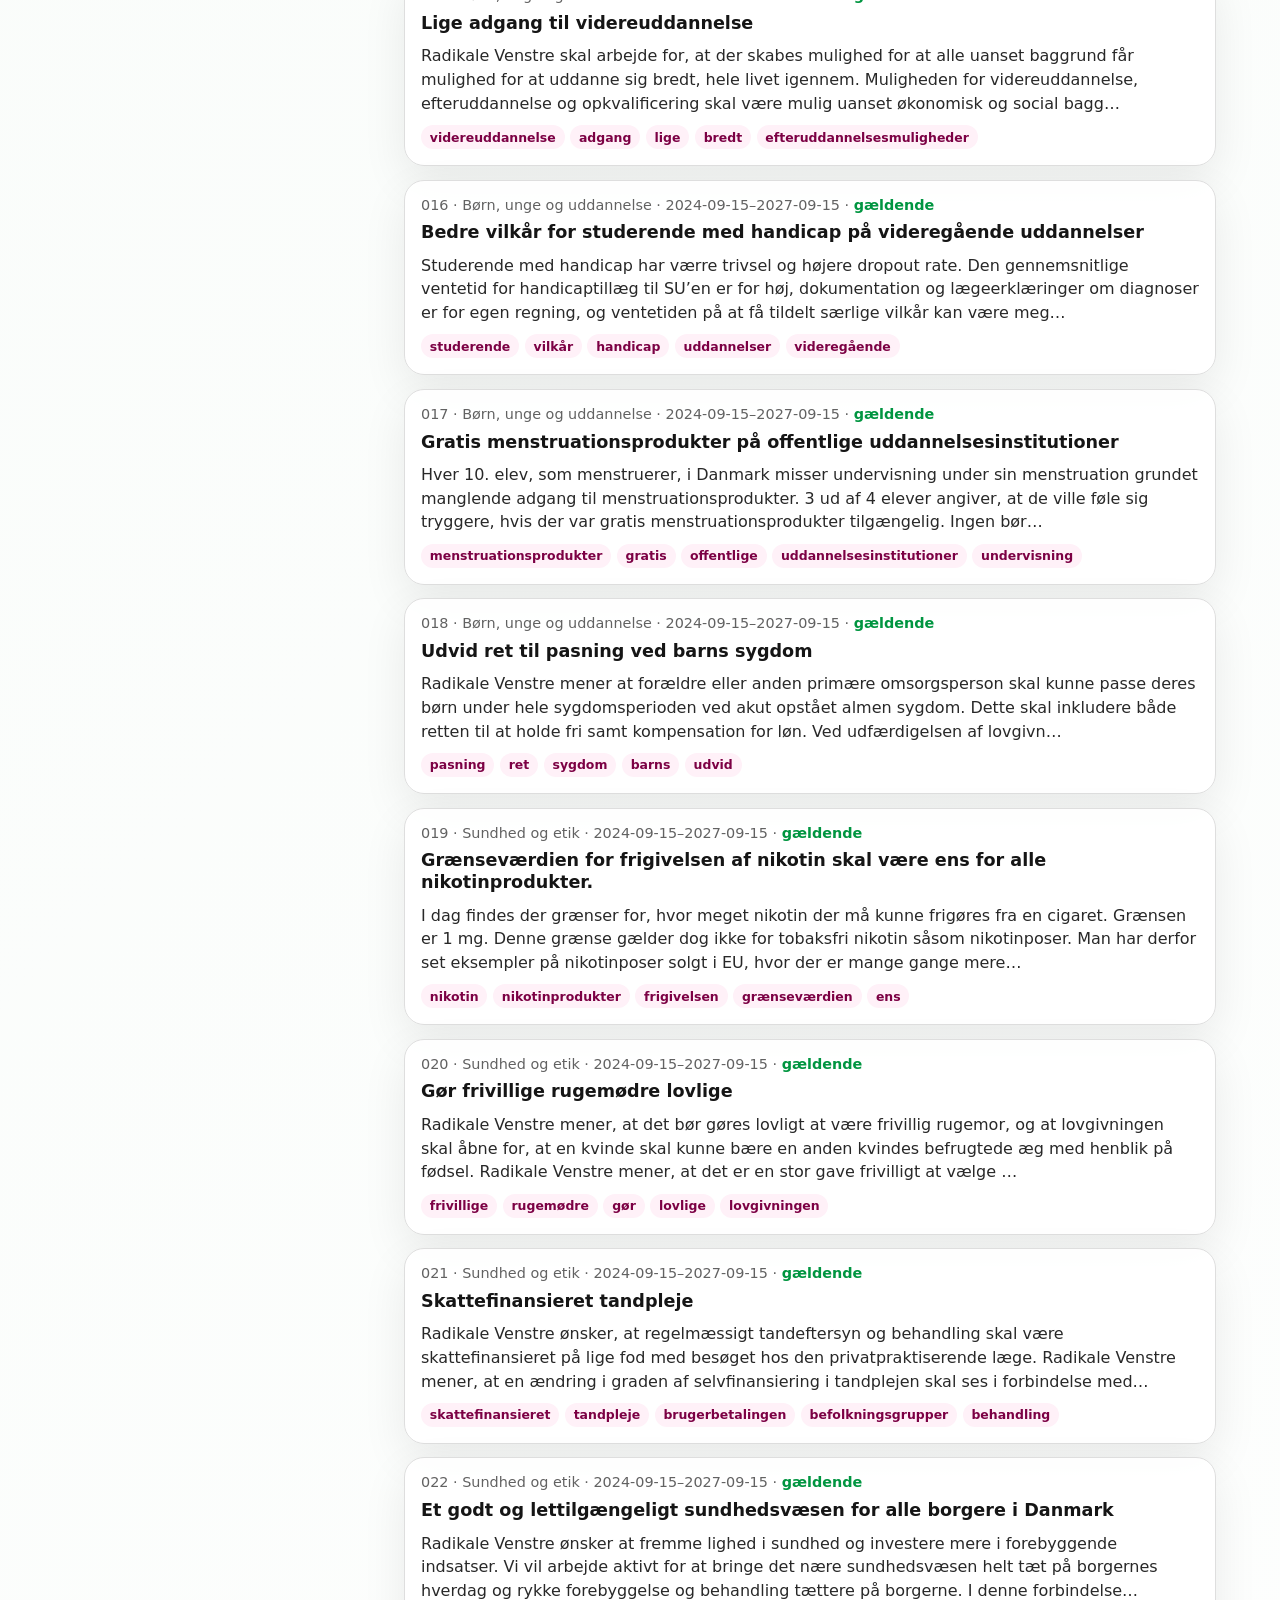
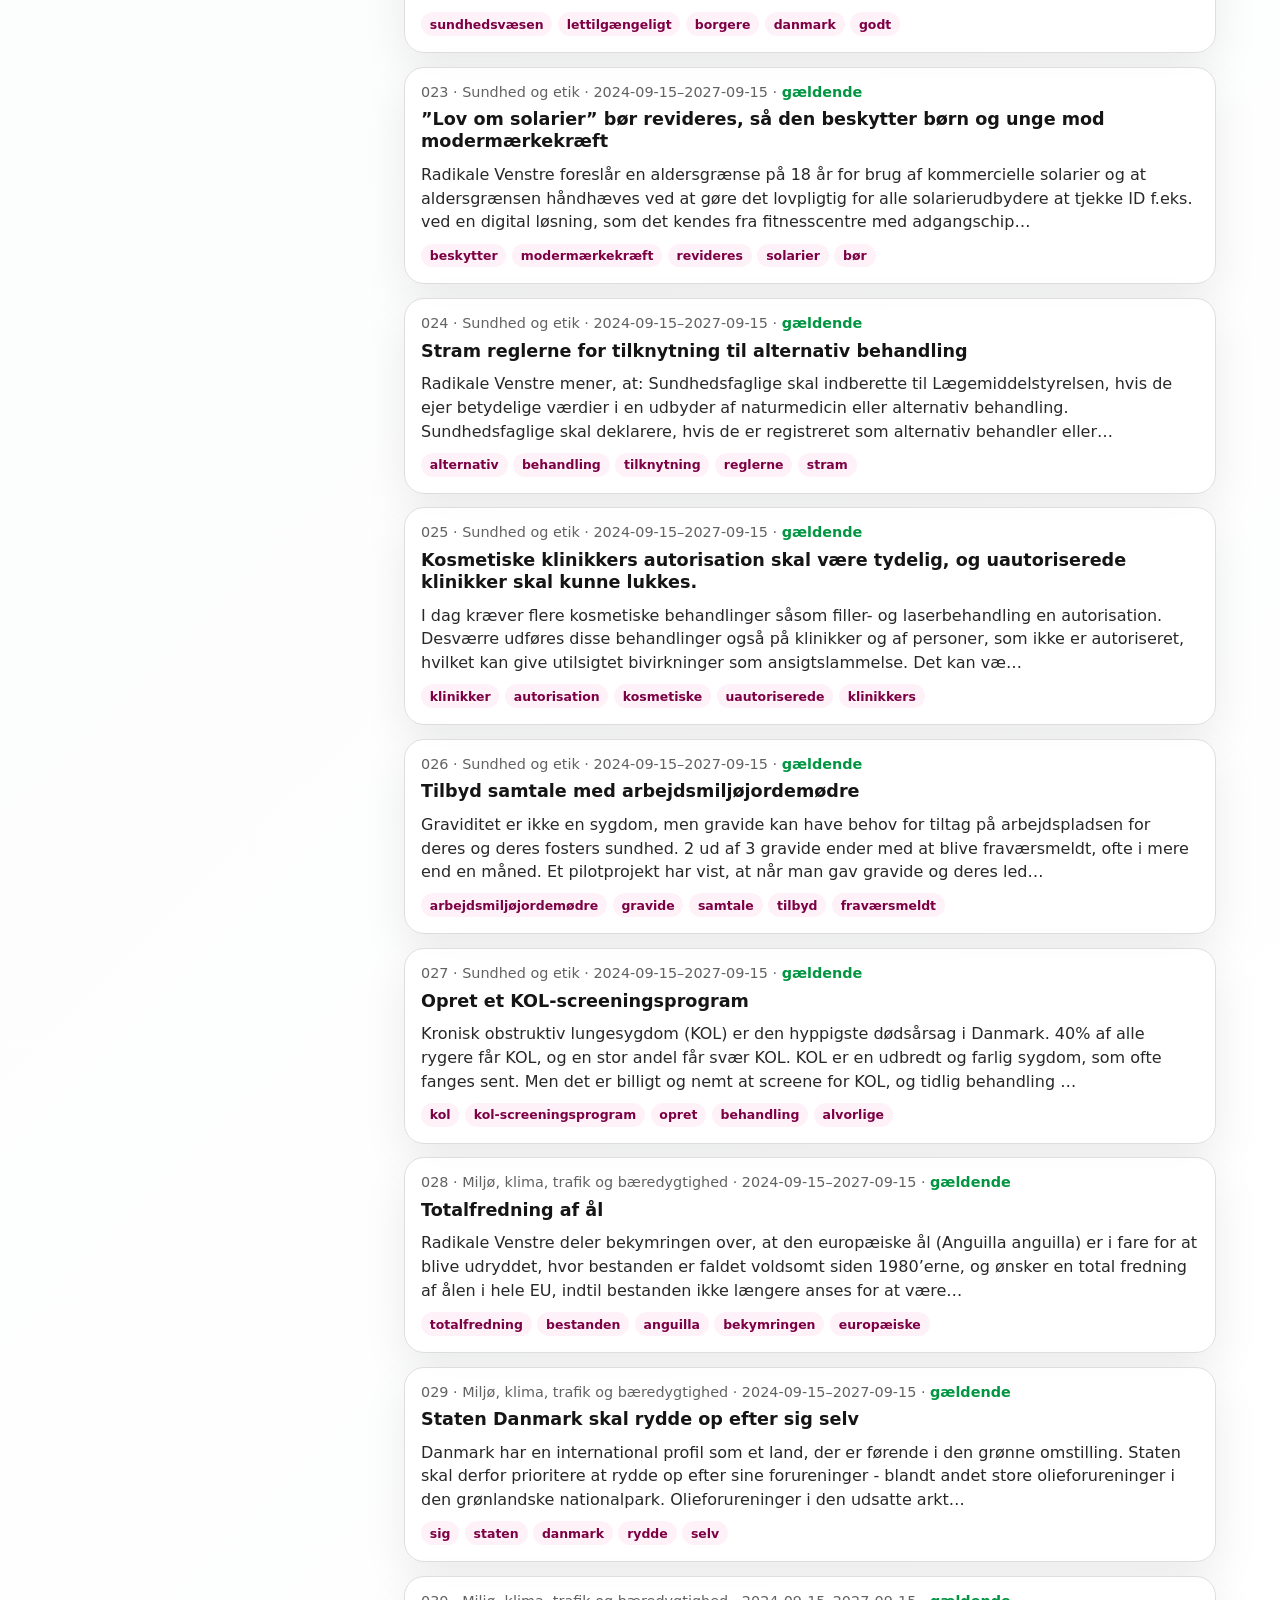
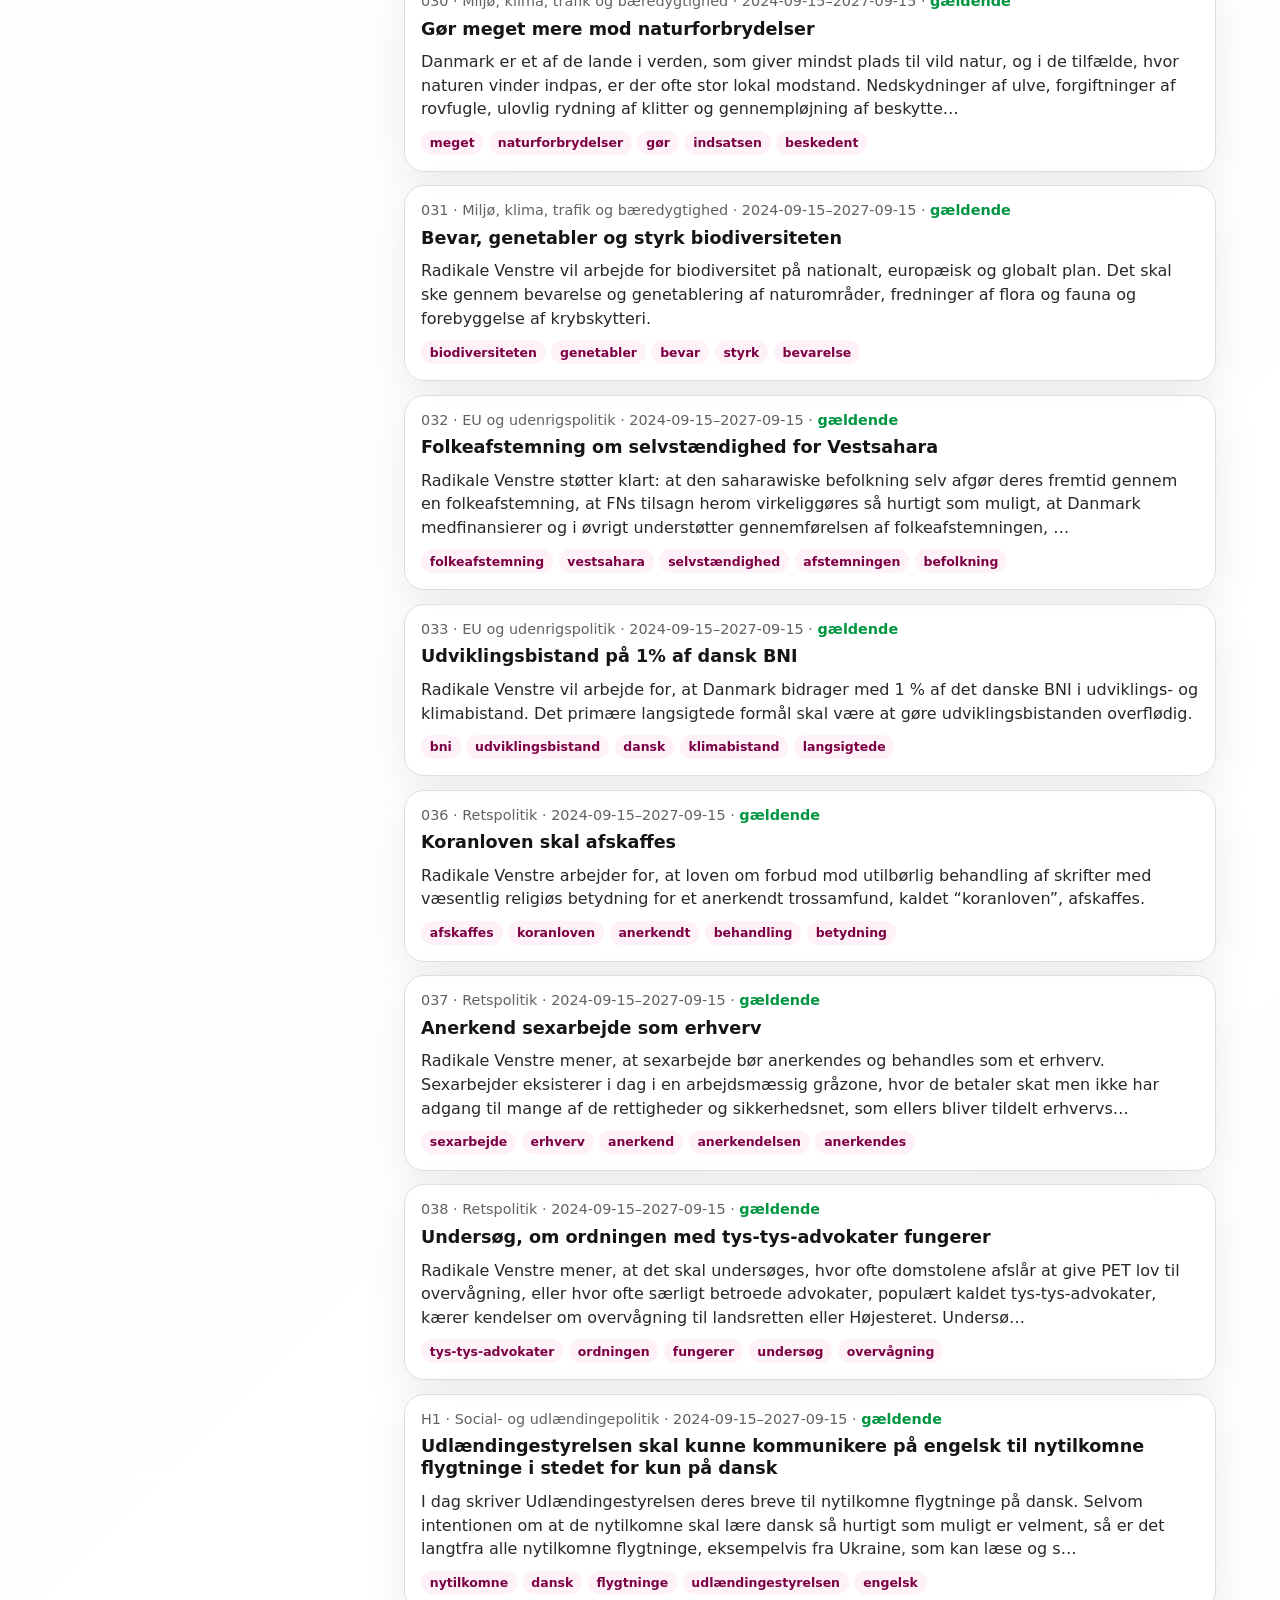
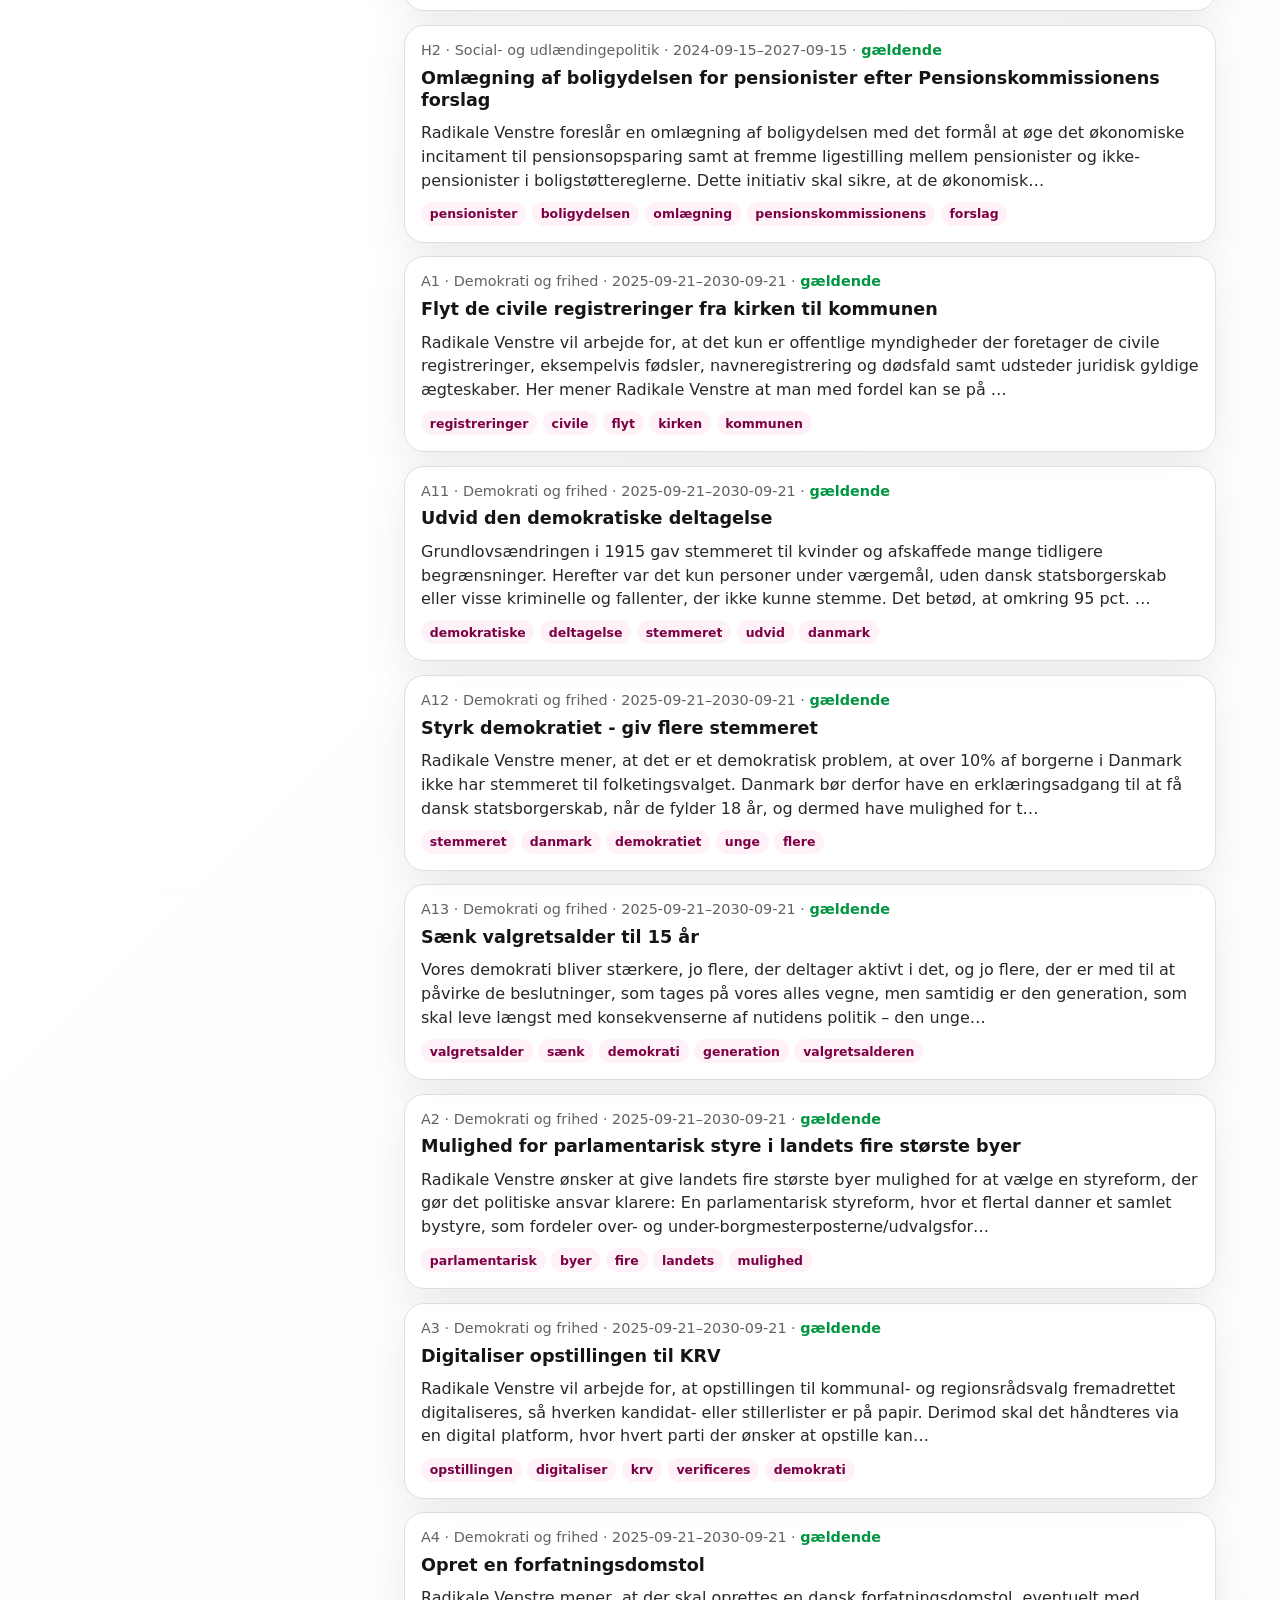
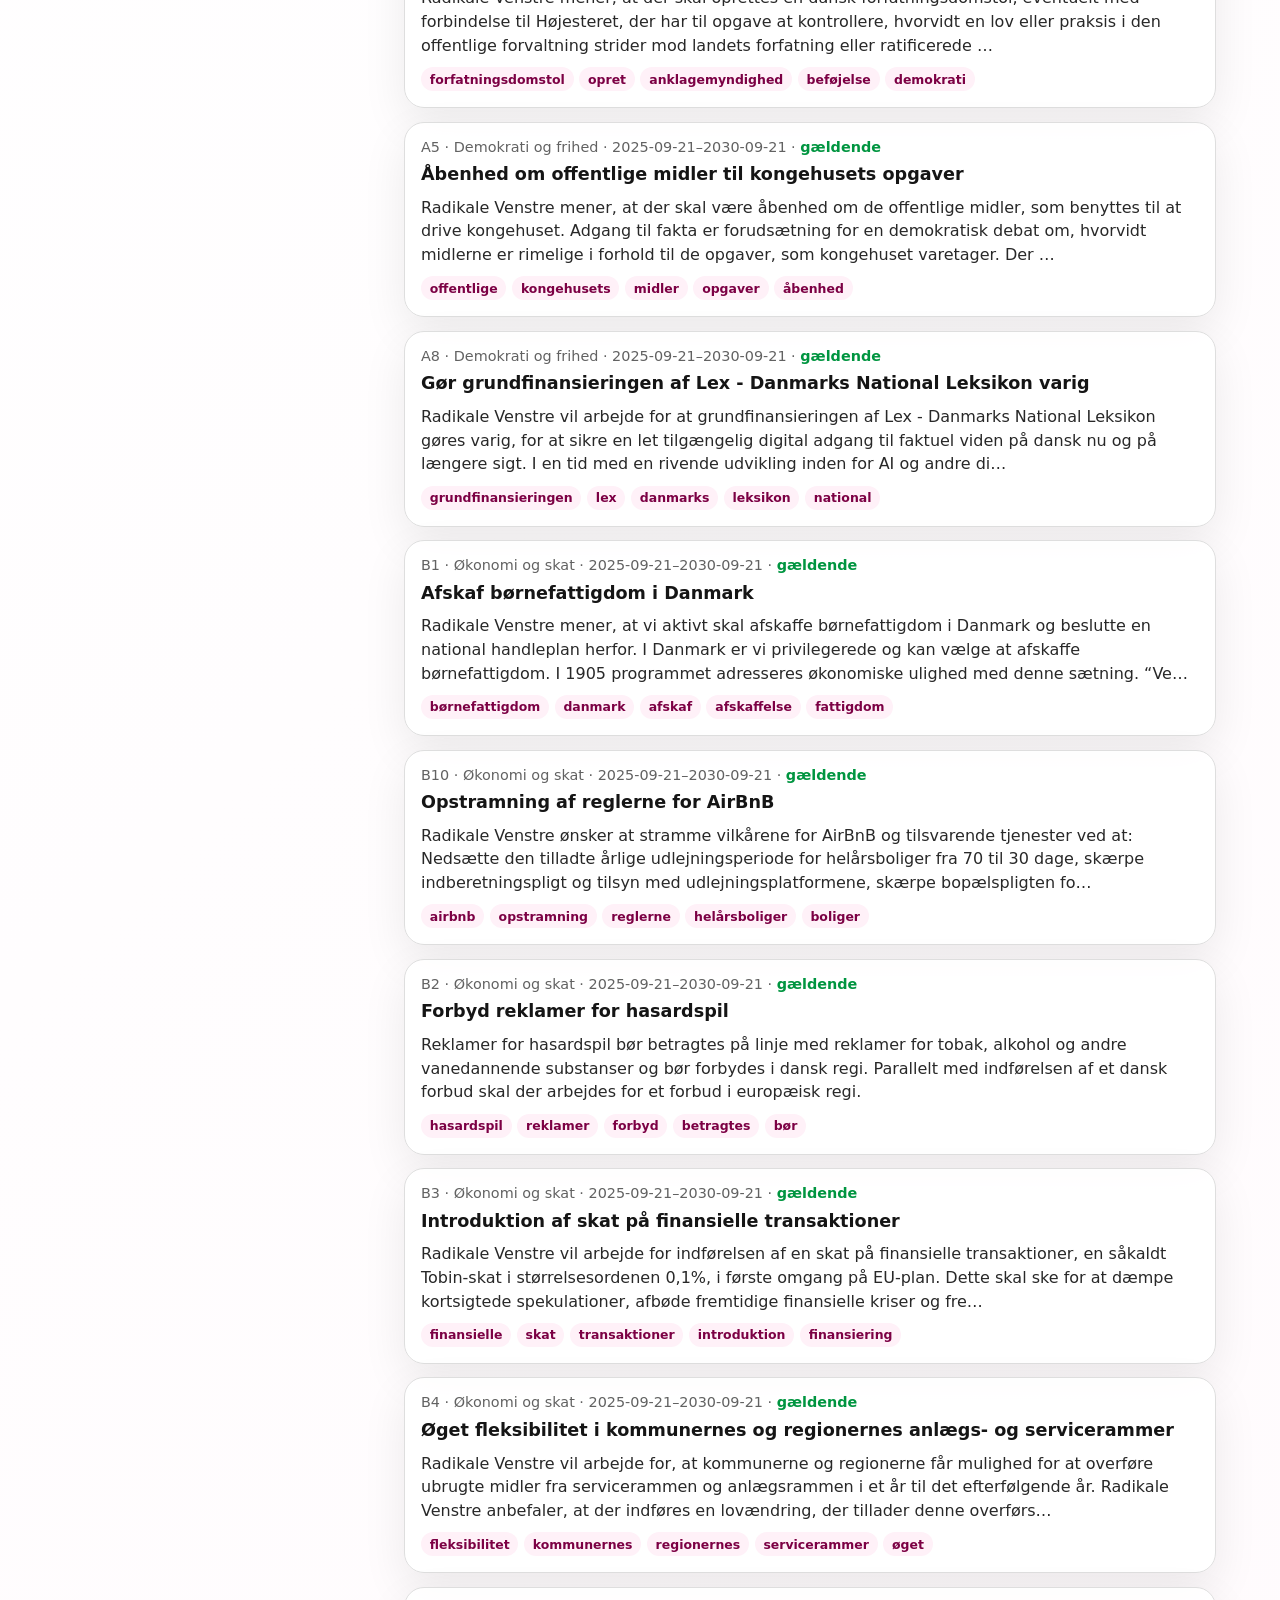
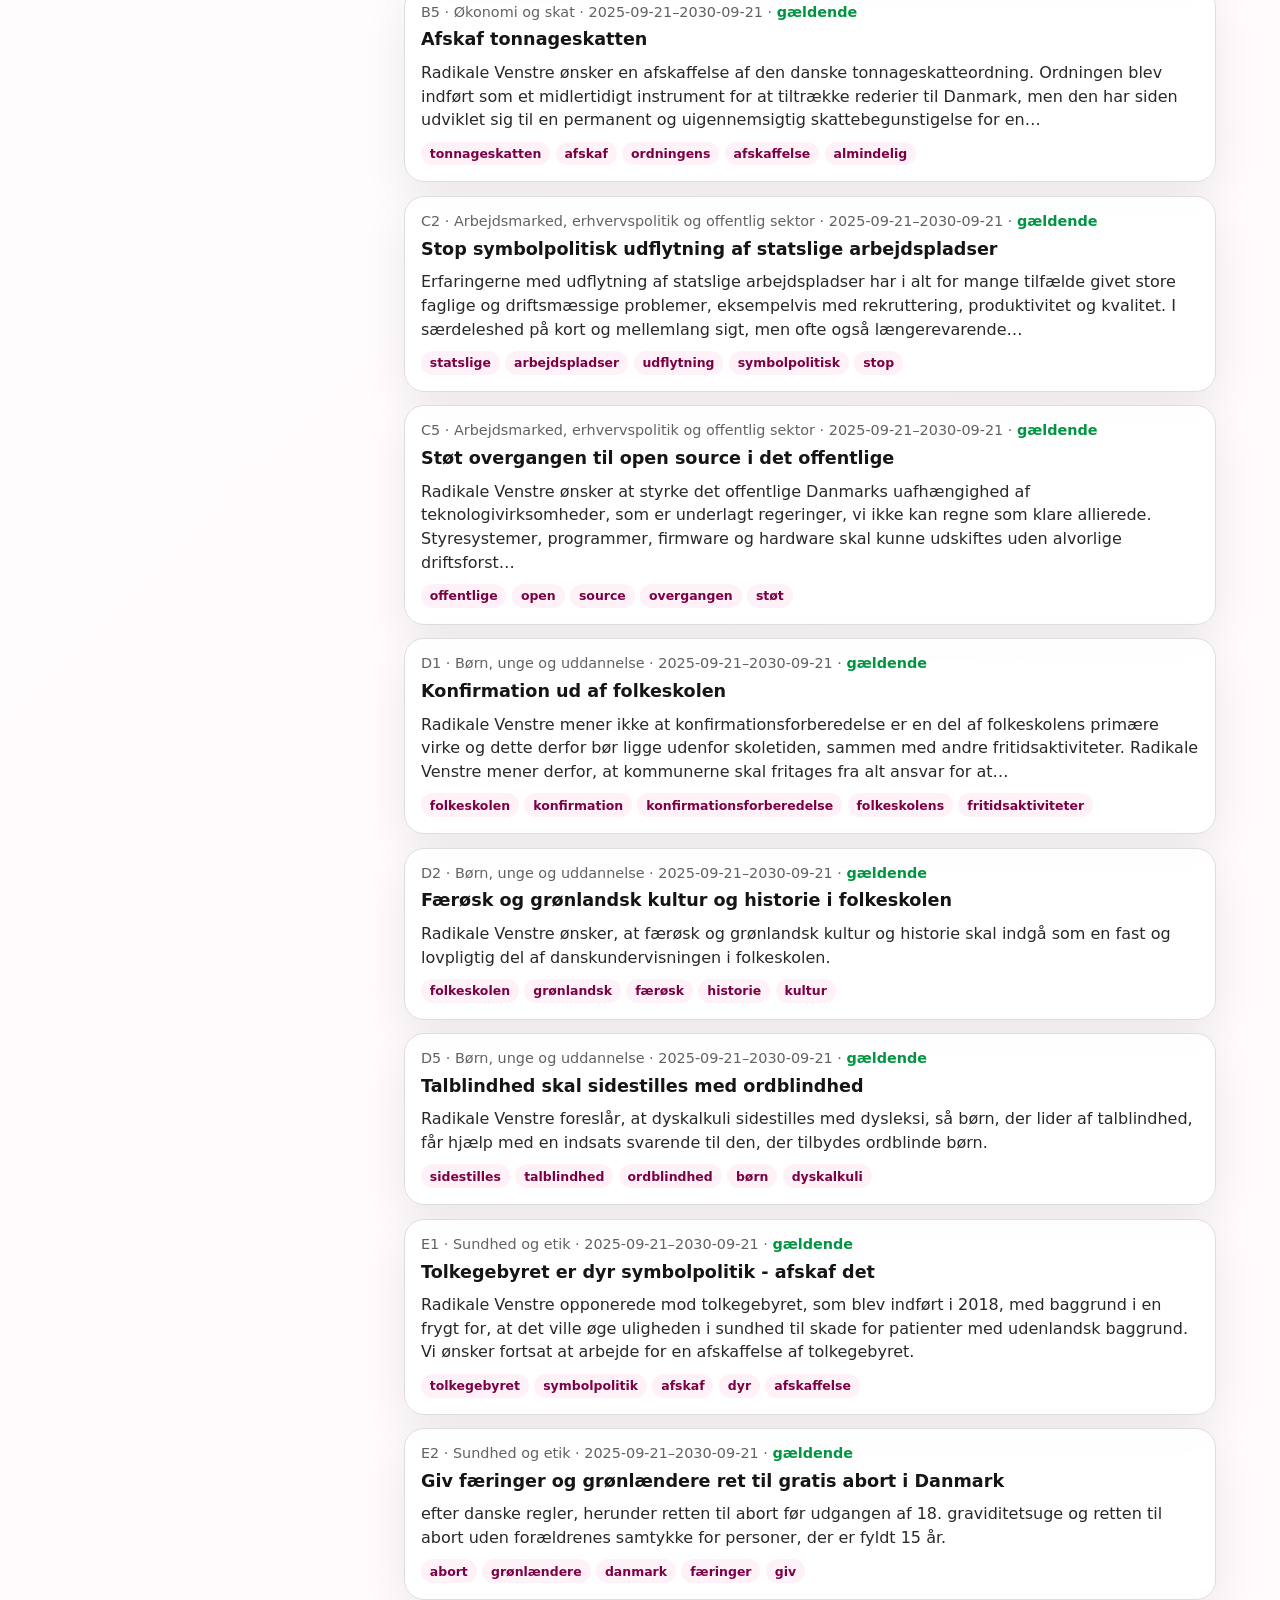
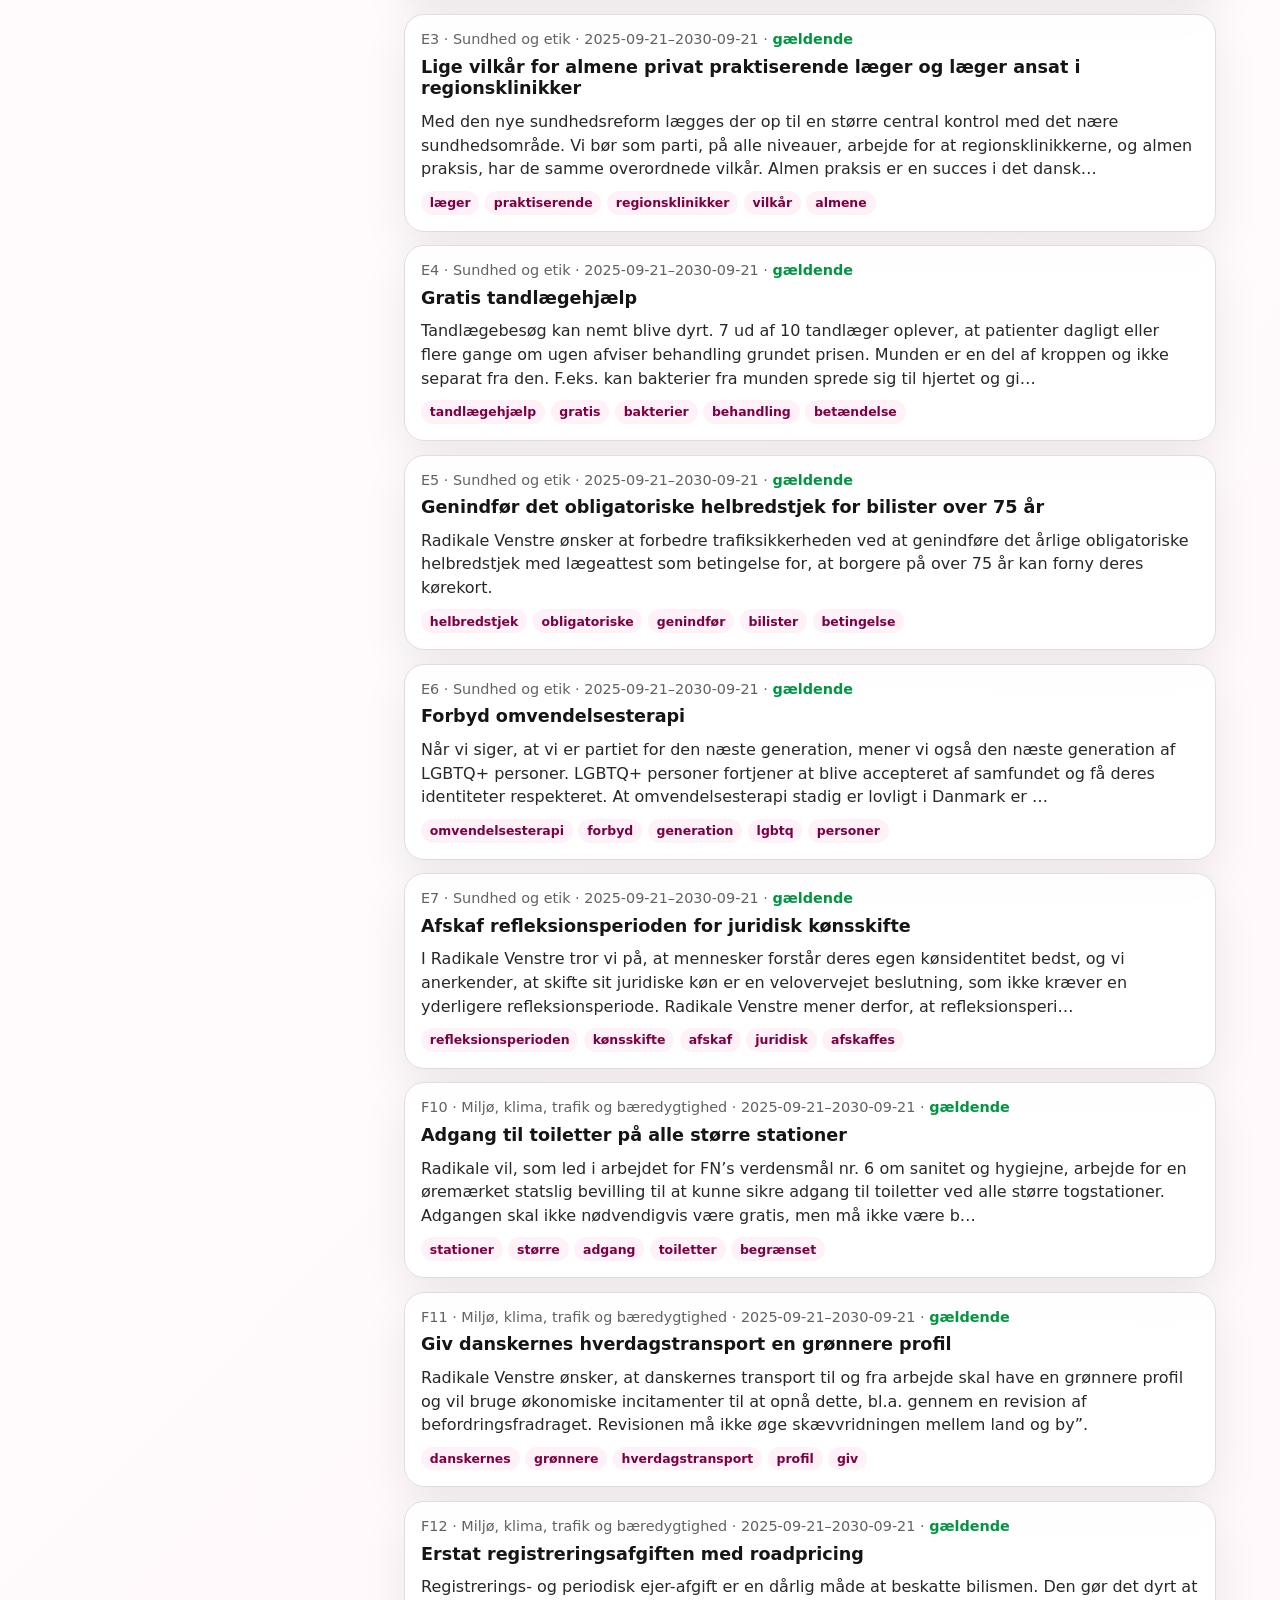
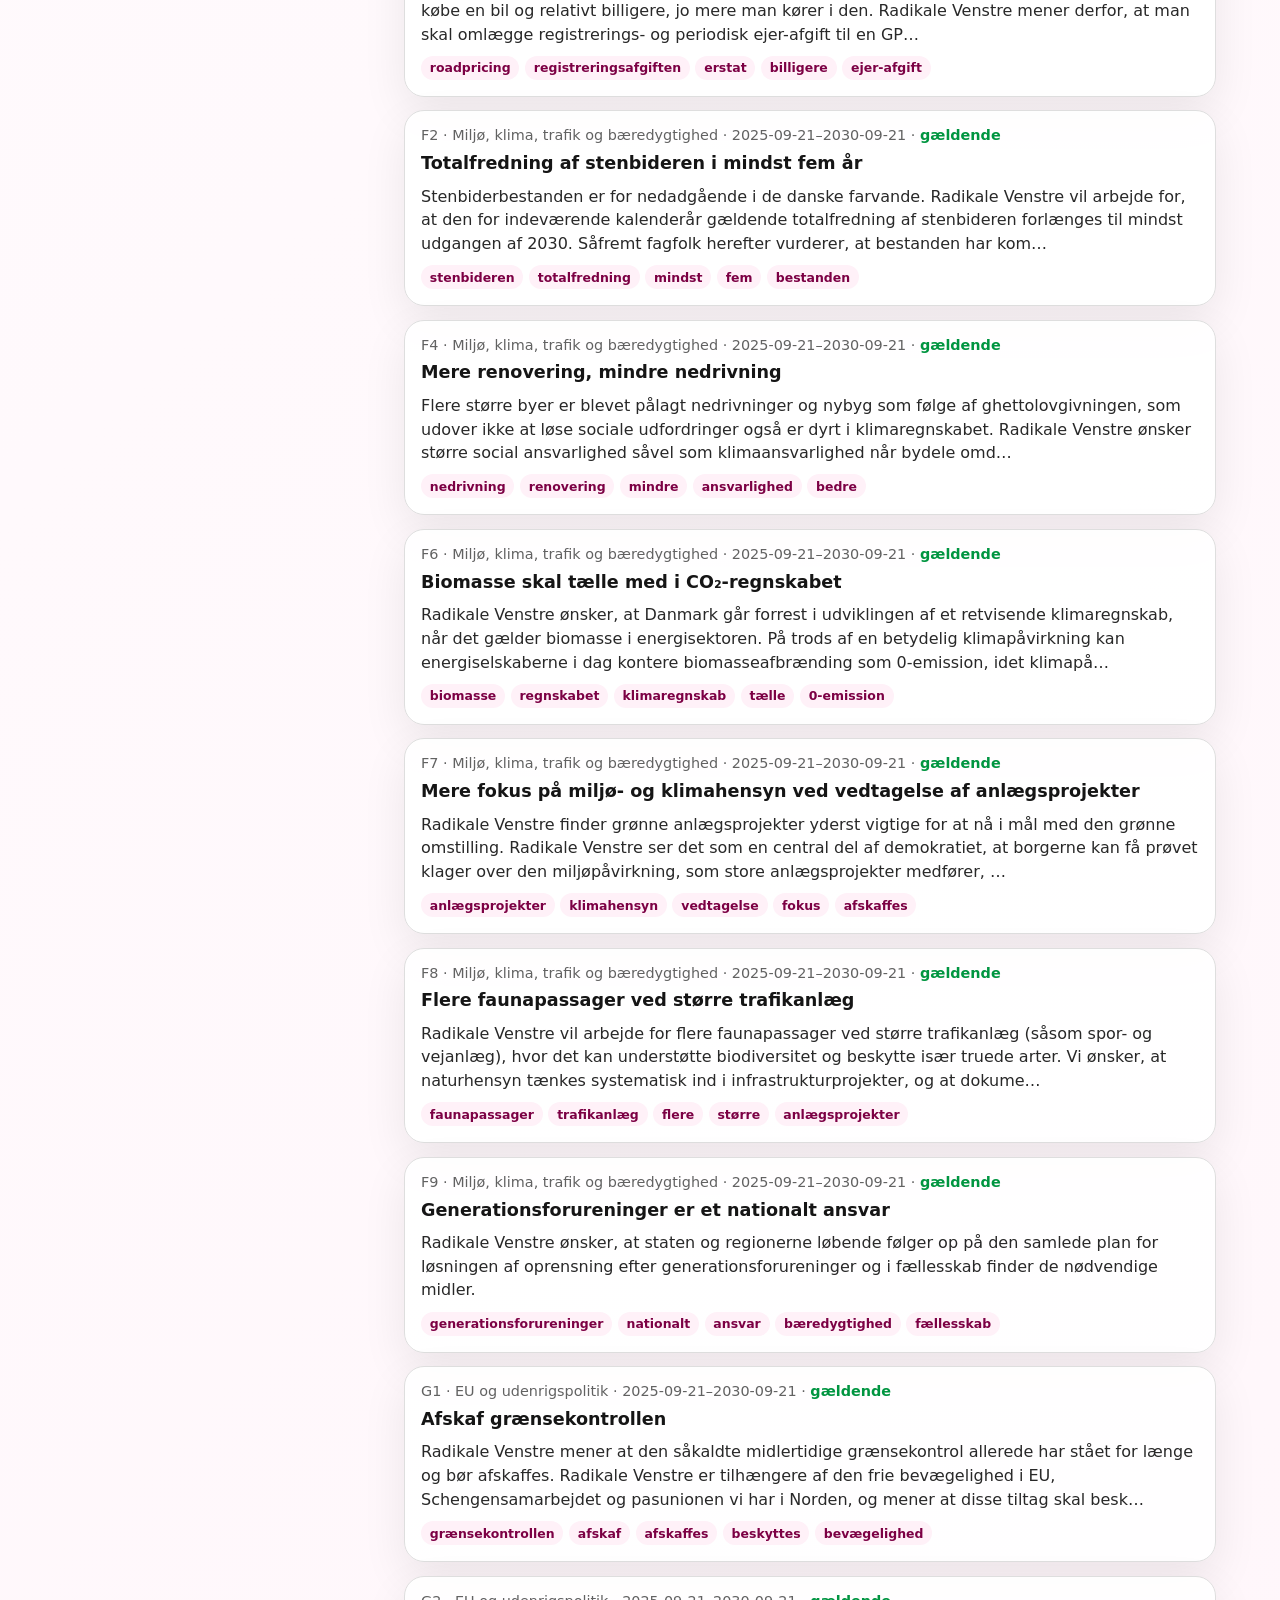
==== commit 98678c69: "Deploy static site to GitHub Pages" ====
--- a/index.html
+++ b/index.html
@@ -3,6 +3,10 @@
 <head>
   <meta charset="utf-8" />
   <meta name="viewport" content="width=device-width, initial-scale=1" />
+  <meta
+    http-equiv="Content-Security-Policy"
+    content="default-src 'self'; script-src 'self'; style-src 'self'; img-src 'self'; connect-src 'self'; object-src 'none'; base-uri 'none'; form-action 'none'"
+  />
   <title>Radikale Venstre – resolutionsdatabase</title>
   <link rel="stylesheet" href="style.css" />
 </head>
@@ -19,7 +23,266 @@
   <main class="layout">
     <aside class="panel filters" aria-label="Filtre">
       <label for="search">Søg</label>
-      <input id="search" type="search" placeholder="Fx open source, Gaza, tandlæge…" autocomplete="off" />
+      <input
+        id="search"
+        type="search"
+        list="searchSuggestions"
+        placeholder="Søg efter klima, uddannelse, demokrati, sundhed, EU …"
+        autocomplete="off"
+      />
+      <datalist id="searchSuggestions">
+        <option value="16 års valgret"></option>
+        <option value="abort"></option>
+        <option value="adoption"></option>
+        <option value="adgang til toiletter"></option>
+        <option value="Airbnb"></option>
+        <option value="aktiv dødshjælp"></option>
+        <option value="aktiv erindringspolitik"></option>
+        <option value="almen praksis"></option>
+        <option value="almene boliger"></option>
+        <option value="anonyme donationer"></option>
+        <option value="anpartsselskaber"></option>
+        <option value="arbejdskraft"></option>
+        <option value="arbejdsmarked"></option>
+        <option value="arbejdsmiljø"></option>
+        <option value="arbejdsmiljøjordemødre"></option>
+        <option value="arktis"></option>
+        <option value="arveafgift"></option>
+        <option value="atomvåbenfri zone"></option>
+        <option value="au pair"></option>
+        <option value="beklædningsfrihed"></option>
+        <option value="beskæftigelse"></option>
+        <option value="beskæftigelsesindsats"></option>
+        <option value="biodiversitet"></option>
+        <option value="biomasse"></option>
+        <option value="blankmedieafgift"></option>
+        <option value="blasfemiparagraffen"></option>
+        <option value="bolig"></option>
+        <option value="boligspekulation"></option>
+        <option value="boligydelse"></option>
+        <option value="borgerbudgetter"></option>
+        <option value="borgerenergifællesskaber"></option>
+        <option value="bundtrawl"></option>
+        <option value="bæredygtighed"></option>
+        <option value="børn"></option>
+        <option value="børn og unge"></option>
+        <option value="børnefattigdom"></option>
+        <option value="chatkontrol"></option>
+        <option value="civile registreringer"></option>
+        <option value="CO2-regnskab"></option>
+        <option value="crowdfunding"></option>
+        <option value="dannelse"></option>
+        <option value="dataflow"></option>
+        <option value="demokrati"></option>
+        <option value="demokratisk deltagelse"></option>
+        <option value="demokratiske virksomheder"></option>
+        <option value="digitalisering"></option>
+        <option value="digitale krænkelser"></option>
+        <option value="digitalt indre marked"></option>
+        <option value="digitalt privatliv"></option>
+        <option value="dimittendsats"></option>
+        <option value="donationer"></option>
+        <option value="drikkevand"></option>
+        <option value="dyrevelfærd"></option>
+        <option value="efterretningstjenester"></option>
+        <option value="erhvervskonti"></option>
+        <option value="erhvervspolitik"></option>
+        <option value="EU"></option>
+        <option value="EU-formandskab"></option>
+        <option value="europæisk samarbejde"></option>
+        <option value="faunakriminalitet"></option>
+        <option value="faunapassager"></option>
+        <option value="familieret"></option>
+        <option value="familiesammenføring"></option>
+        <option value="fattigdom"></option>
+        <option value="finansielle transaktioner"></option>
+        <option value="flyafgifter"></option>
+        <option value="flygtninge"></option>
+        <option value="folkeskole"></option>
+        <option value="Folketinget"></option>
+        <option value="folkeskolen"></option>
+        <option value="forbrugerrettigheder"></option>
+        <option value="forebyggelse"></option>
+        <option value="forfatningsdomstol"></option>
+        <option value="forsvaret"></option>
+        <option value="forskning"></option>
+        <option value="forskningskommission"></option>
+        <option value="fossile haveredskaber"></option>
+        <option value="fossile køretøjer"></option>
+        <option value="fredsarbejde"></option>
+        <option value="fri abort"></option>
+        <option value="frihed"></option>
+        <option value="Frontex"></option>
+        <option value="fysioterapi"></option>
+        <option value="fyrværkeri"></option>
+        <option value="Færøerne"></option>
+        <option value="fælles europæiske flyafgifter"></option>
+        <option value="Gaza"></option>
+        <option value="generationsforureninger"></option>
+        <option value="genhusning"></option>
+        <option value="gratis abort"></option>
+        <option value="gratis menstruationsprodukter"></option>
+        <option value="gratis tandlægehjælp"></option>
+        <option value="grundloven"></option>
+        <option value="grænsekontrol"></option>
+        <option value="grøn omstilling"></option>
+        <option value="grønland"></option>
+        <option value="Grønland og Færøerne"></option>
+        <option value="handicap"></option>
+        <option value="hasardspil"></option>
+        <option value="helbredstjek"></option>
+        <option value="hjemmeværnet"></option>
+        <option value="Housing First"></option>
+        <option value="hypermarkeder"></option>
+        <option value="HPV-vaccine"></option>
+        <option value="Iran"></option>
+        <option value="Israel"></option>
+        <option value="Israel/Palæstina"></option>
+        <option value="iværksættere"></option>
+        <option value="jordemødre"></option>
+        <option value="juridisk kønsskifte"></option>
+        <option value="karenstid"></option>
+        <option value="kirke og stat"></option>
+        <option value="klima"></option>
+        <option value="klima og miljø"></option>
+        <option value="klimaforandringer"></option>
+        <option value="klimahensyn"></option>
+        <option value="klimateknologi"></option>
+        <option value="KOL"></option>
+        <option value="kommunale begrænsninger"></option>
+        <option value="kommunale ungeindsatser"></option>
+        <option value="kommuner"></option>
+        <option value="konfirmation"></option>
+        <option value="kongehuset"></option>
+        <option value="kongemagten"></option>
+        <option value="Koranloven"></option>
+        <option value="kosmetiske klinikker"></option>
+        <option value="KRV"></option>
+        <option value="krænkelser"></option>
+        <option value="krænkelser i forsvaret"></option>
+        <option value="kultur"></option>
+        <option value="kunstig intelligens"></option>
+        <option value="kystnære farvande"></option>
+        <option value="landbrug"></option>
+        <option value="landbrugsstøtte"></option>
+        <option value="landdistrikter"></option>
+        <option value="Lex"></option>
+        <option value="lokalpolitikere"></option>
+        <option value="lægedækning"></option>
+        <option value="læger"></option>
+        <option value="lægehjælp"></option>
+        <option value="lægdommere"></option>
+        <option value="majestætsfornærmelse"></option>
+        <option value="medarbejderaktier"></option>
+        <option value="medarbejdereje"></option>
+        <option value="menstruationsprodukter"></option>
+        <option value="miljø"></option>
+        <option value="miljøfremmede stoffer"></option>
+        <option value="minkavl"></option>
+        <option value="minimumsnormer"></option>
+        <option value="mindretalssprog"></option>
+        <option value="ministrene"></option>
+        <option value="modermærkekræft"></option>
+        <option value="monarkiet"></option>
+        <option value="narkotika"></option>
+        <option value="natur"></option>
+        <option value="naturforbrydelser"></option>
+        <option value="naturindhegning"></option>
+        <option value="nedrivning"></option>
+        <option value="nikotin"></option>
+        <option value="offentlig forskning"></option>
+        <option value="offentlig transport"></option>
+        <option value="offentlige midler"></option>
+        <option value="omskæring"></option>
+        <option value="omvendelsesterapi"></option>
+        <option value="open source"></option>
+        <option value="ordblindhed"></option>
+        <option value="parkeringspladser"></option>
+        <option value="partistøtte"></option>
+        <option value="patientsikkerhed"></option>
+        <option value="planloven"></option>
+        <option value="praktikpladser"></option>
+        <option value="privatliv"></option>
+        <option value="psykisk arbejdsmiljø"></option>
+        <option value="psykiatri"></option>
+        <option value="psykologhjælp"></option>
+        <option value="Qatar"></option>
+        <option value="refleksionsperiode"></option>
+        <option value="regioner"></option>
+        <option value="registreringsafgift"></option>
+        <option value="religionsundervisning"></option>
+        <option value="renovering"></option>
+        <option value="reparationer"></option>
+        <option value="retspolitik"></option>
+        <option value="retsforbehold"></option>
+        <option value="rettigheder"></option>
+        <option value="rigsfællesskabet"></option>
+        <option value="rigsretssag"></option>
+        <option value="roadpricing"></option>
+        <option value="rugemødre"></option>
+        <option value="rusland"></option>
+        <option value="råstofindvinding"></option>
+        <option value="samtykke"></option>
+        <option value="seksuel lavalder"></option>
+        <option value="selvbestemmelse"></option>
+        <option value="sexarbejde"></option>
+        <option value="sikkerhedspolitik"></option>
+        <option value="skattefinansieret tandpleje"></option>
+        <option value="skat"></option>
+        <option value="skole"></option>
+        <option value="skov"></option>
+        <option value="SMV"></option>
+        <option value="socialområdet"></option>
+        <option value="solarier"></option>
+        <option value="solceller"></option>
+        <option value="speciallæger"></option>
+        <option value="statsborgerskab"></option>
+        <option value="stemmeret"></option>
+        <option value="stenbider"></option>
+        <option value="stoffer"></option>
+        <option value="Students at Risk"></option>
+        <option value="sundhed"></option>
+        <option value="sundhedsvæsen"></option>
+        <option value="talblindhed"></option>
+        <option value="tandpleje"></option>
+        <option value="terrorbilligelse"></option>
+        <option value="tilgængelighed"></option>
+        <option value="tobak"></option>
+        <option value="tobaksfri fremtid"></option>
+        <option value="tog"></option>
+        <option value="togstationer"></option>
+        <option value="tolkegebyr"></option>
+        <option value="tonnageskat"></option>
+        <option value="trafik"></option>
+        <option value="trafikanlæg"></option>
+        <option value="transport"></option>
+        <option value="trivselsøkonomi"></option>
+        <option value="tørklæde"></option>
+        <option value="uddannelse"></option>
+        <option value="uddannelsesvejledning"></option>
+        <option value="udenrigspolitik"></option>
+        <option value="udviklingsbistand"></option>
+        <option value="Ukraine"></option>
+        <option value="ukrainske flygtninge"></option>
+        <option value="unge"></option>
+        <option value="ungeindsats"></option>
+        <option value="ungeministerråd"></option>
+        <option value="universiteter"></option>
+        <option value="valgplakater"></option>
+        <option value="valgret"></option>
+        <option value="vederlagsfri fysioterapi"></option>
+        <option value="Vestsahara"></option>
+        <option value="videregående uddannelser"></option>
+        <option value="virksomheder"></option>
+        <option value="visitationszoner"></option>
+        <option value="VM i Qatar"></option>
+        <option value="våbenembargo"></option>
+        <option value="ytringsfrihed"></option>
+        <option value="økonomi"></option>
+        <option value="åbenhed"></option>
+        <option value="ål"></option>
+        <option value="åbningstider"></option>
+      </datalist>
 
       <div class="filter-row">
         <label for="year">År</label>
@@ -31,10 +294,15 @@
         <select id="chapter"></select>
       </div>
 
-      <label class="checkbox">
-        <input id="activeOnly" type="checkbox" checked />
-        Kun gældende i dag
-      </label>
+      <div class="filter-row">
+        <label for="status">Status</label>
+        <select id="status">
+          <option value="current">Gældende i dag</option>
+          <option value="all">Alle</option>
+          <option value="expires-this-year">Udløber i år</option>
+          <option value="expired">Ikke længere gældende</option>
+        </select>
+      </div>
 
       <button id="reset" type="button">Nulstil filtre</button>
 
--- a/style.css
+++ b/style.css
@@ -141,18 +141,21 @@
   padding: 1rem;
   display: grid;
   gap: .6rem;
+  cursor: pointer;
+}
+.result-card:hover .result-title { color: var(--rv-magenta); }
+.result-card:focus-visible {
+  outline: 3px solid rgba(229,0,126,.28);
+  outline-offset: 3px;
 }
 .result-card h2 {
   margin: 0;
   font-size: 1.1rem;
 }
-.result-card h2 button {
-  all: unset;
-  cursor: pointer;
+.result-title {
   font-weight: 810;
   line-height: 1.25;
 }
-.result-card h2 button:hover { color: var(--rv-magenta); }
 .meta { color: var(--muted); font-size: .9rem; margin: 0; }
 .excerpt { margin: 0; color: #282828; line-height: 1.48; }
 mark { background: #ffe066; padding: 0 .08em; border-radius: .2em; }
@@ -167,6 +170,7 @@
 }
 .valid { color: var(--rv-green); font-weight: 760; }
 .expired { color: #8b3b00; font-weight: 760; }
+.expires-this-year { color: var(--rv-magenta); font-weight: 760; }
 
 .empty {
   padding: 2rem;
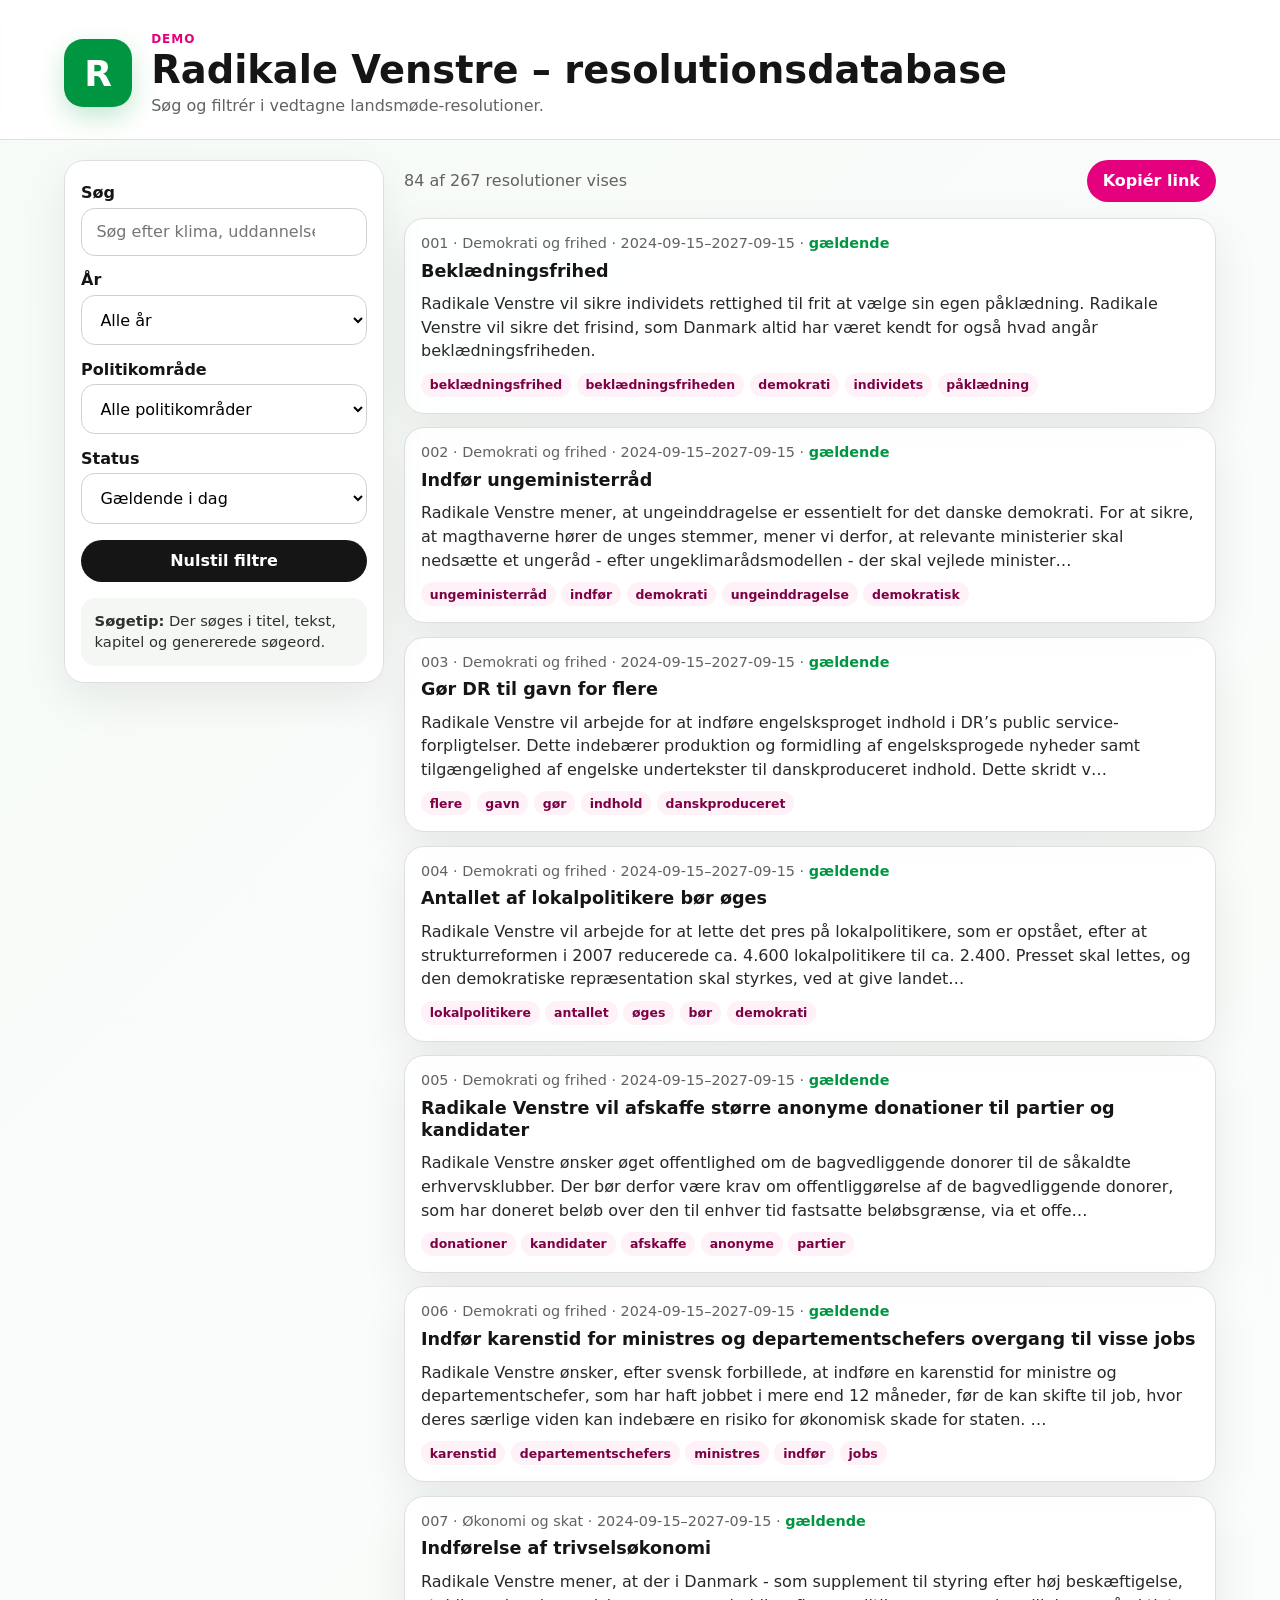
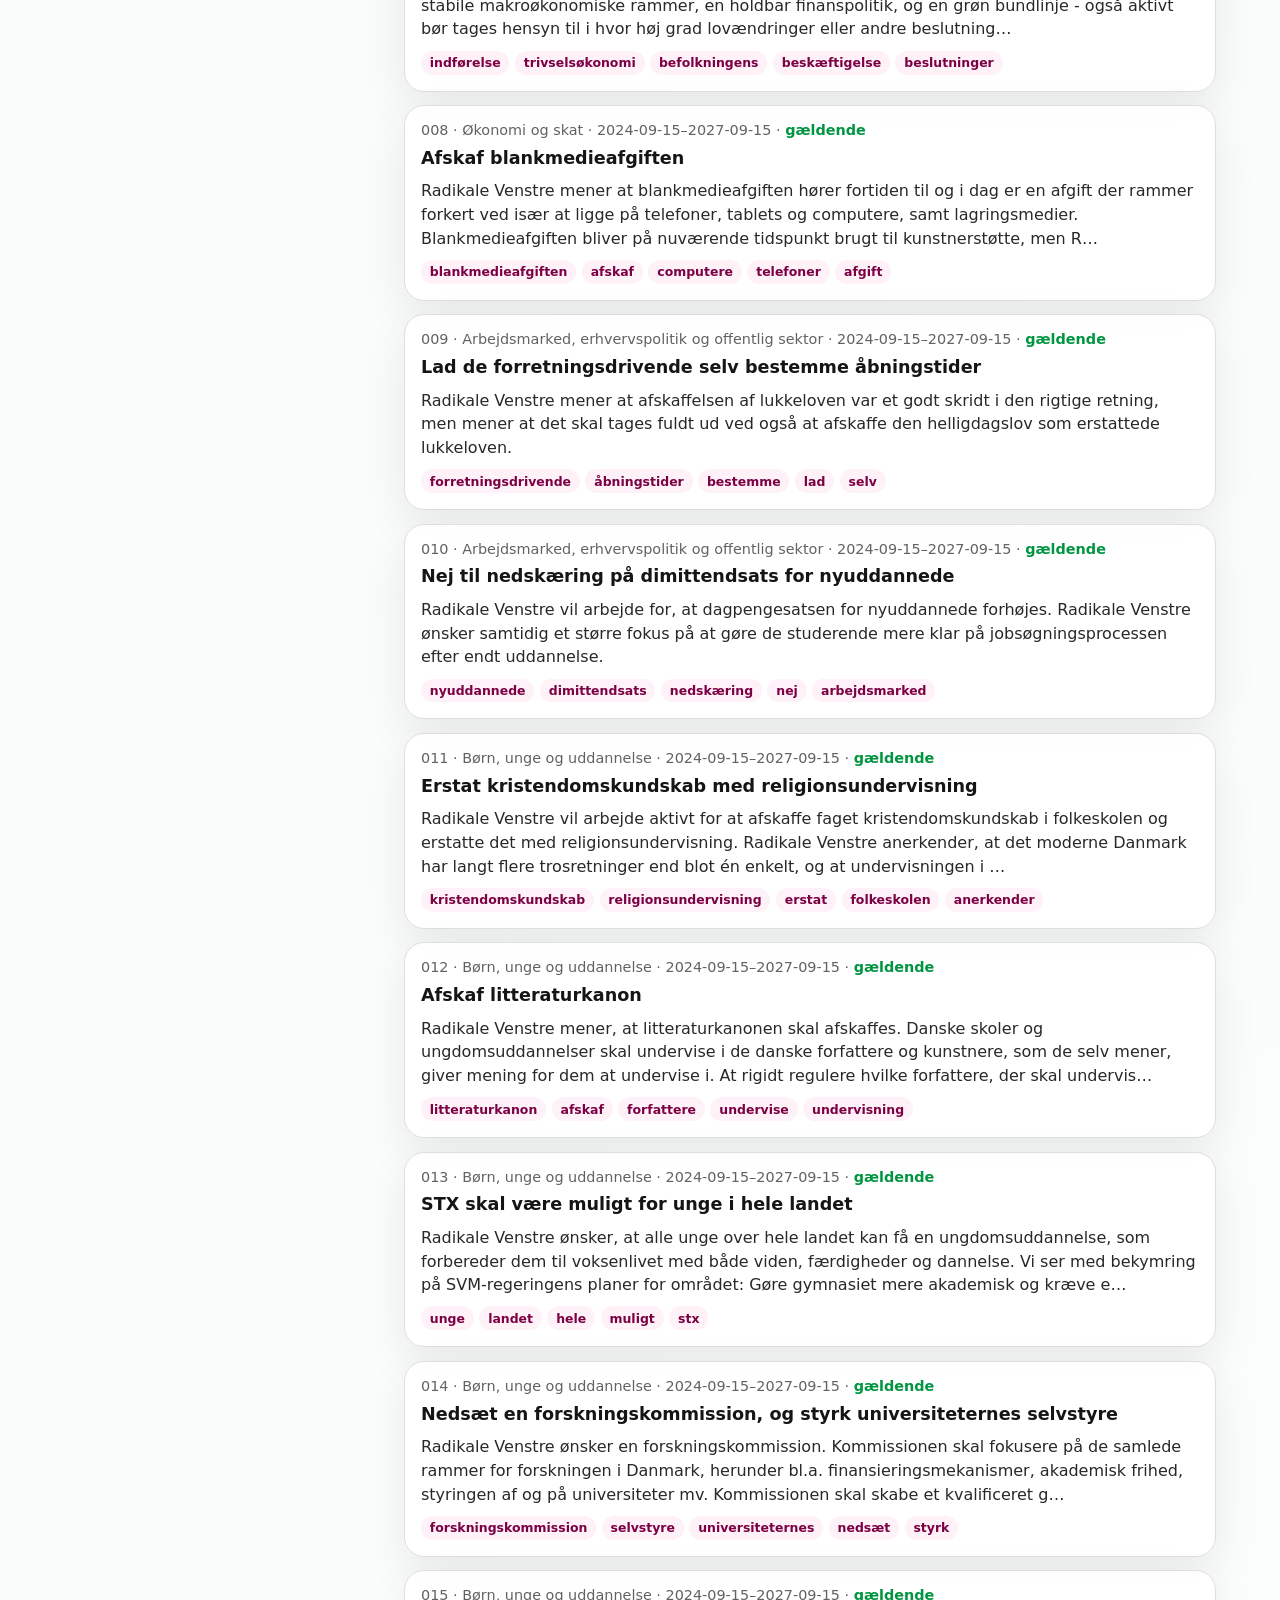
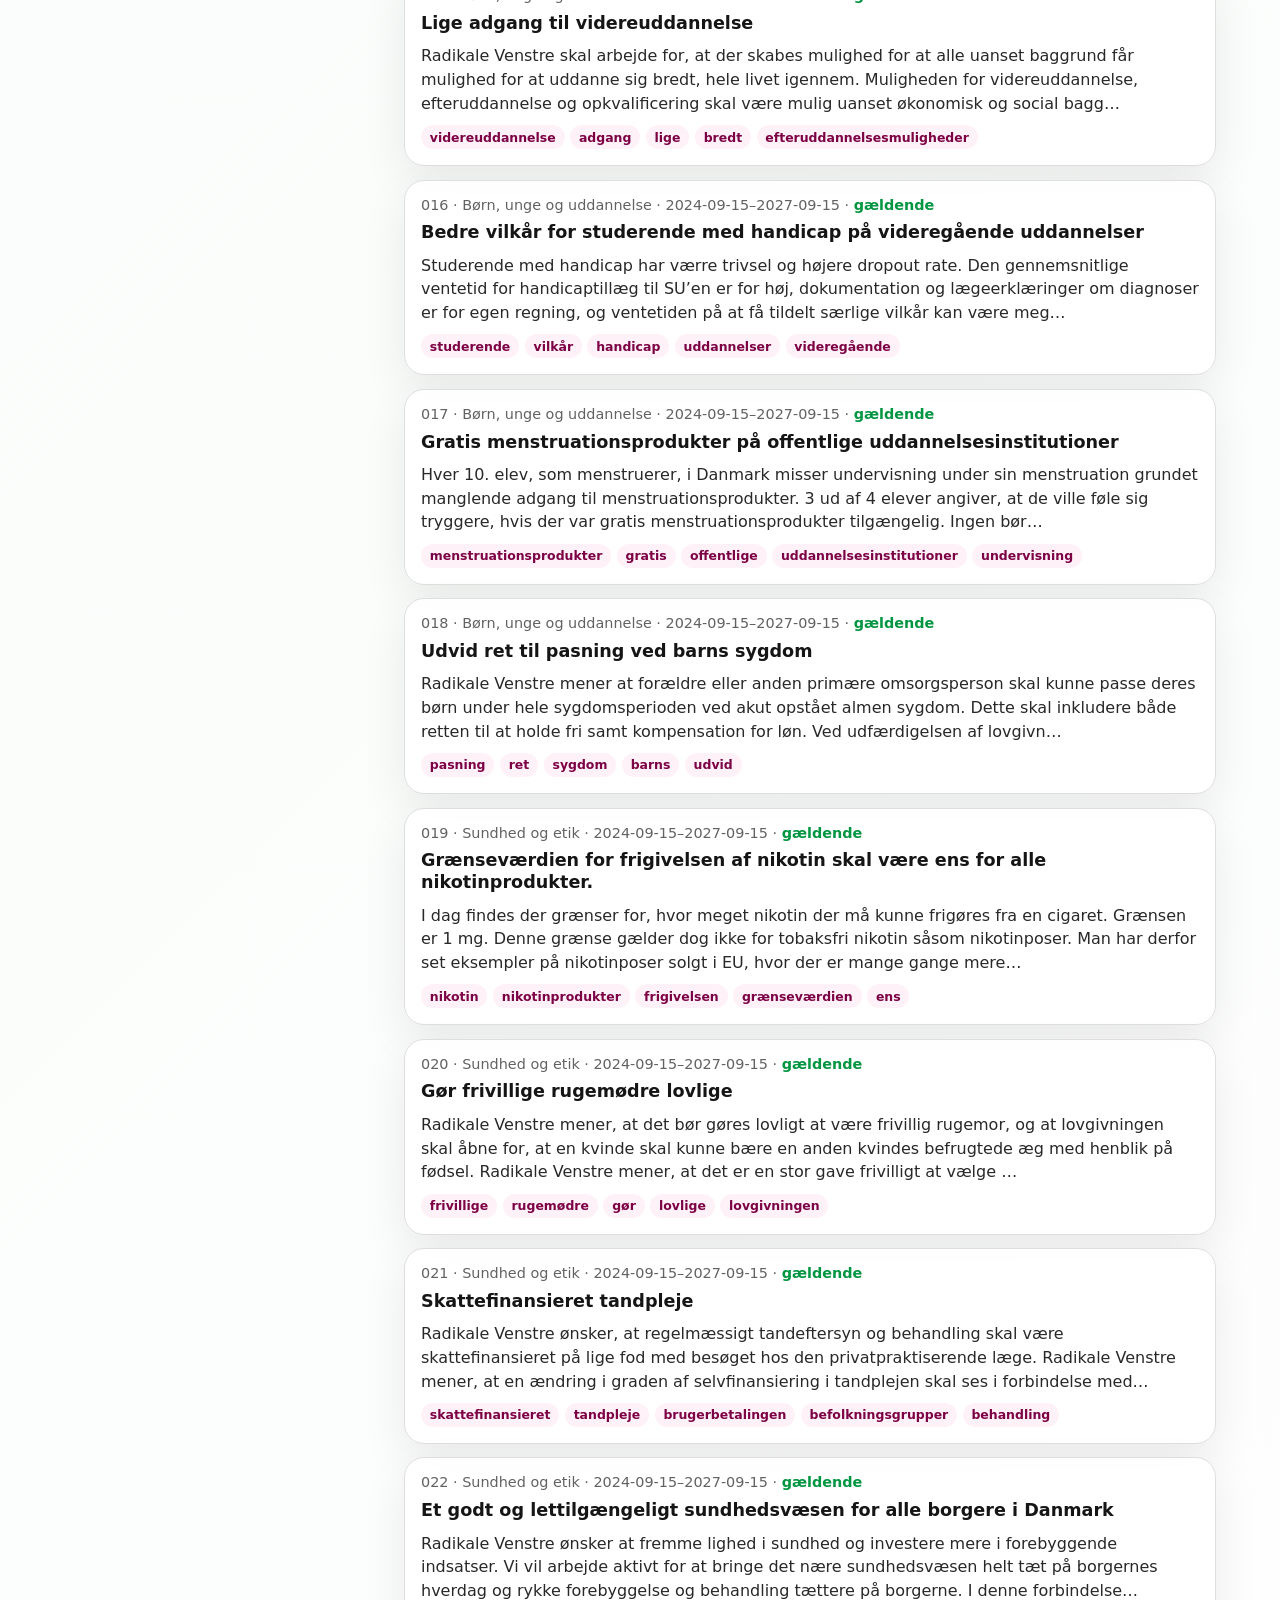
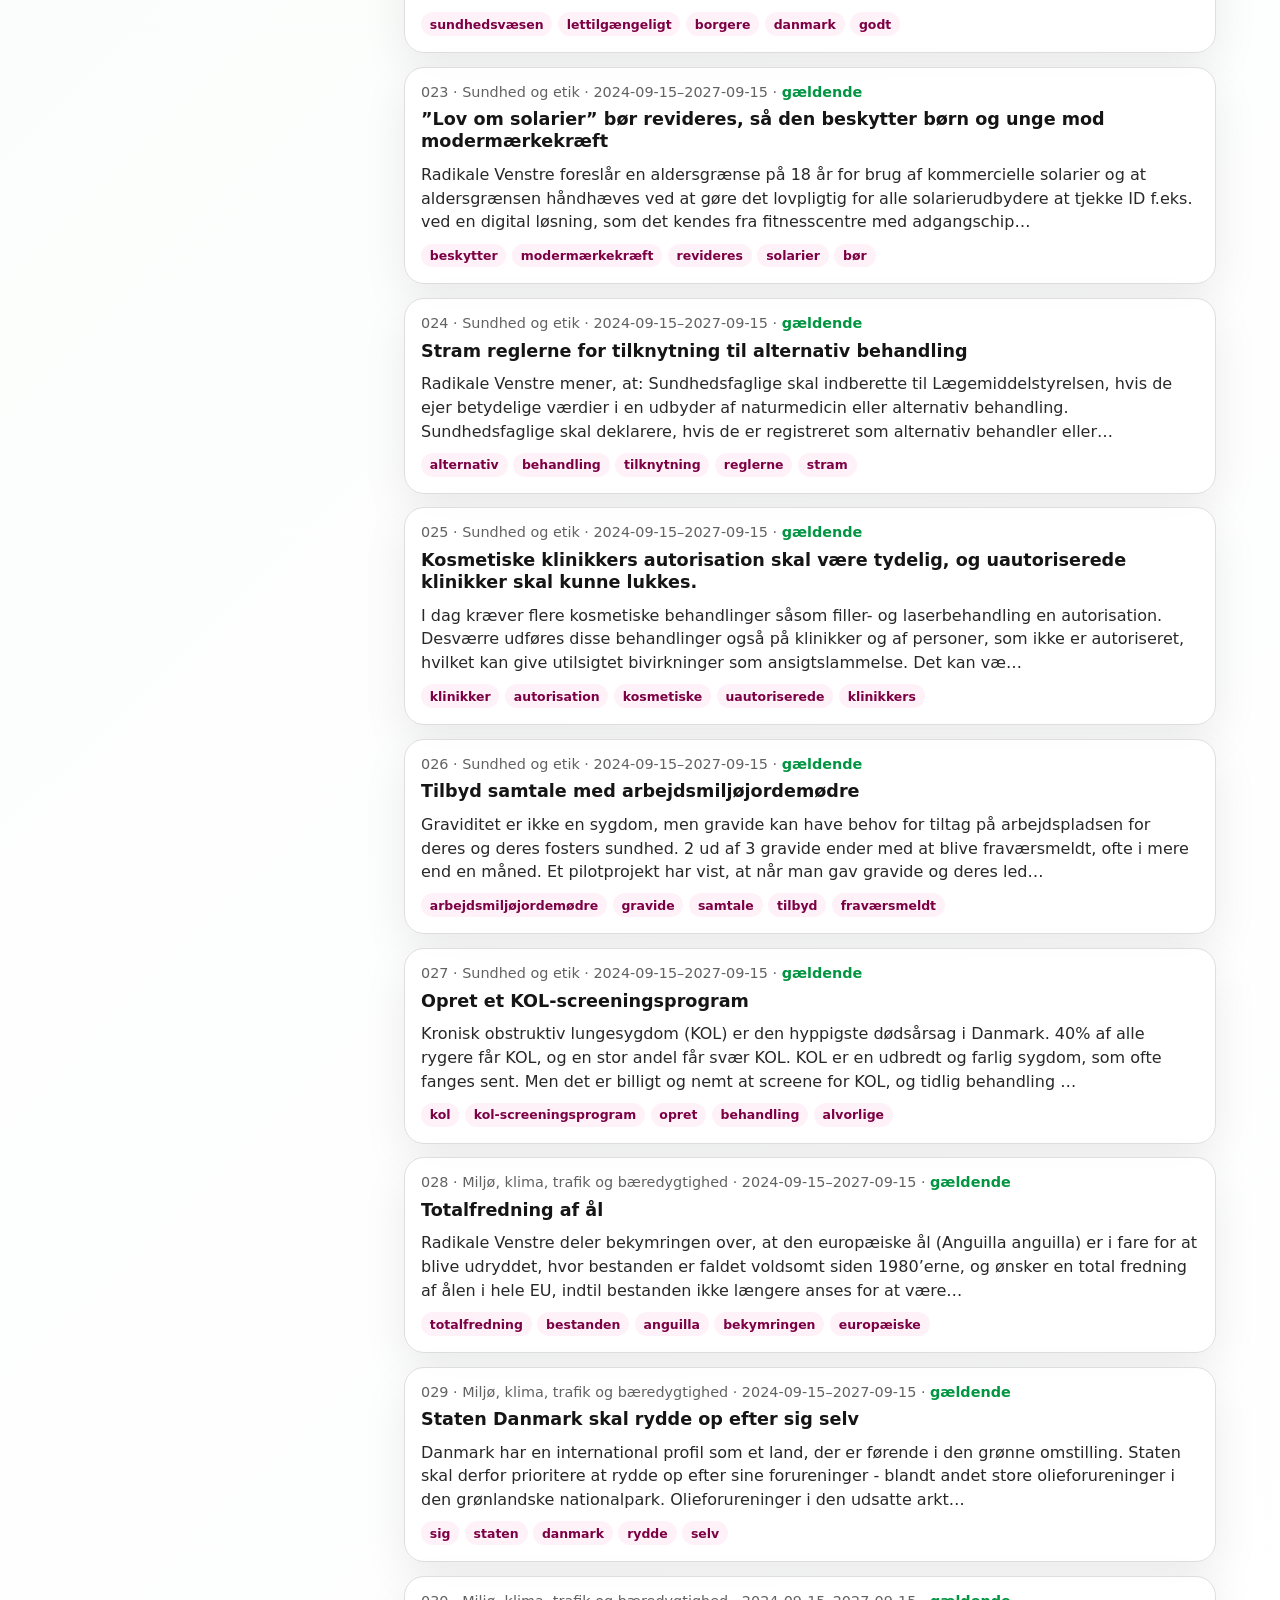
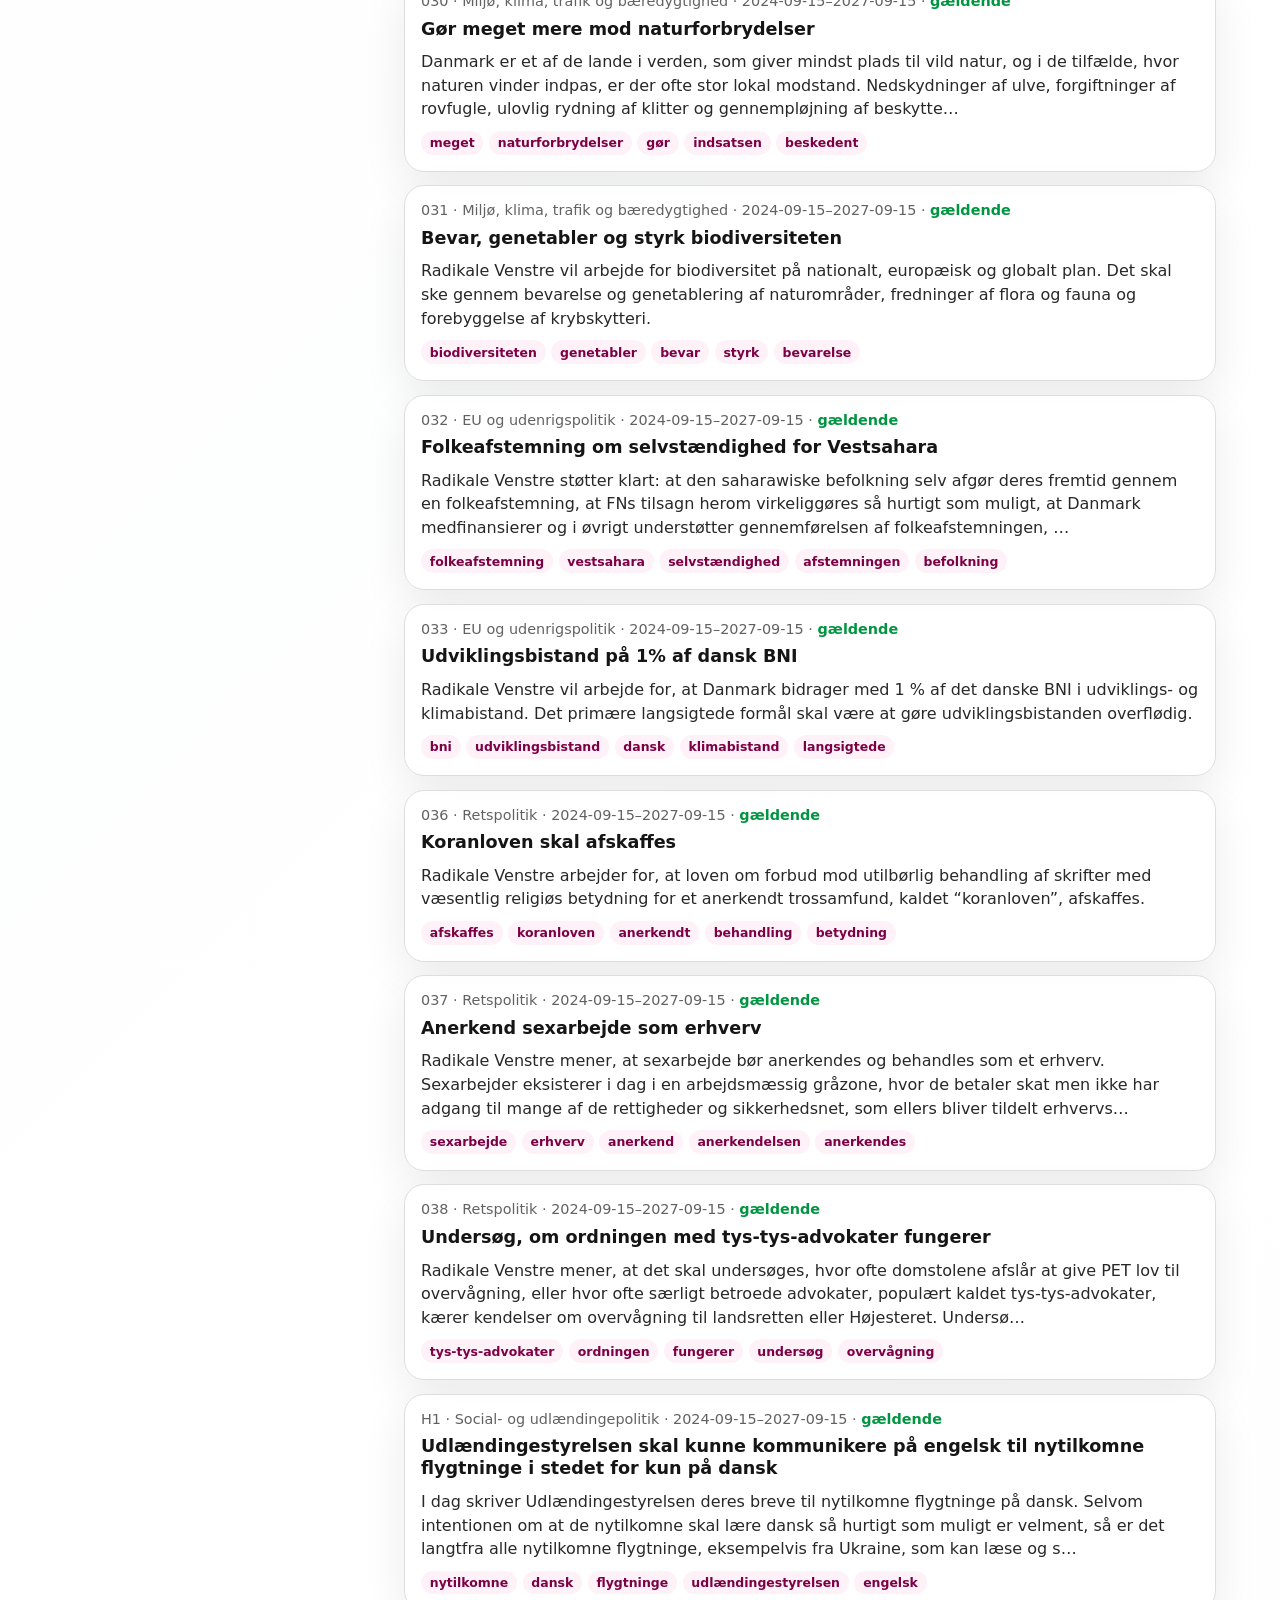
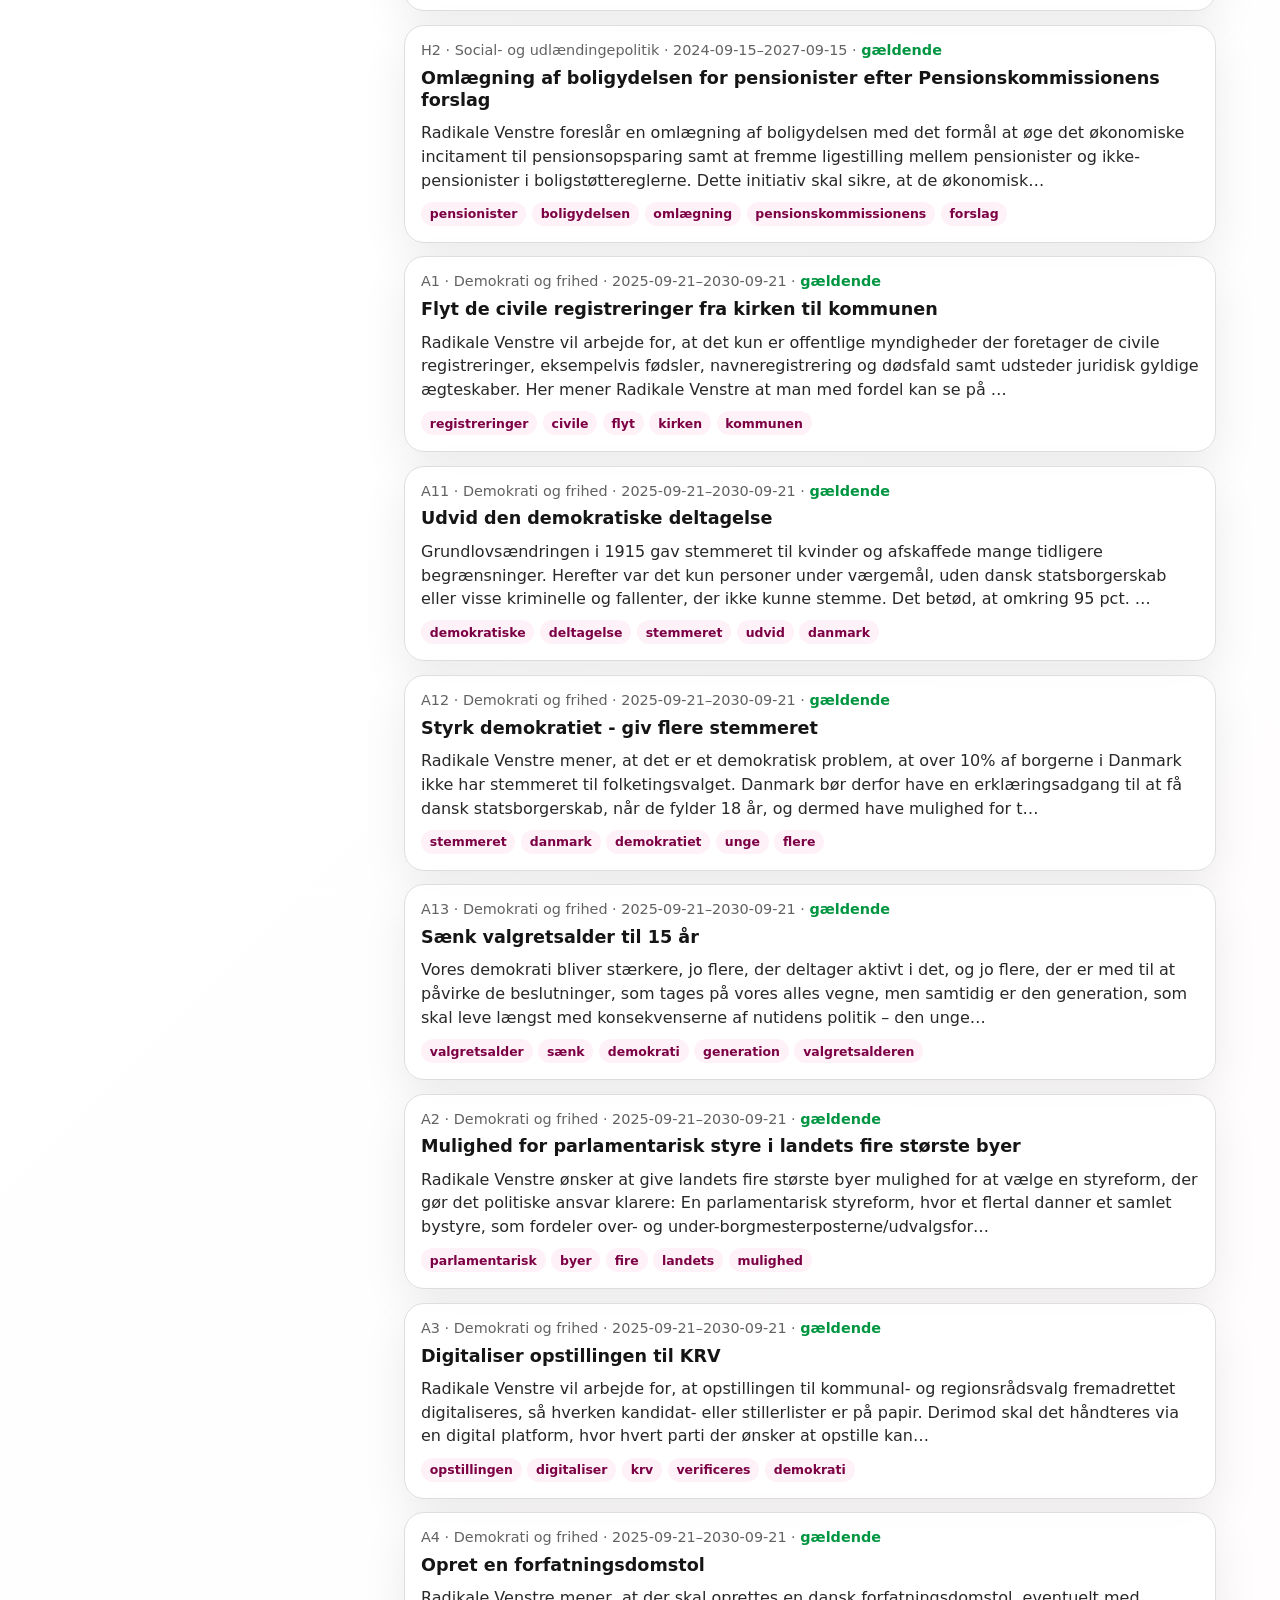
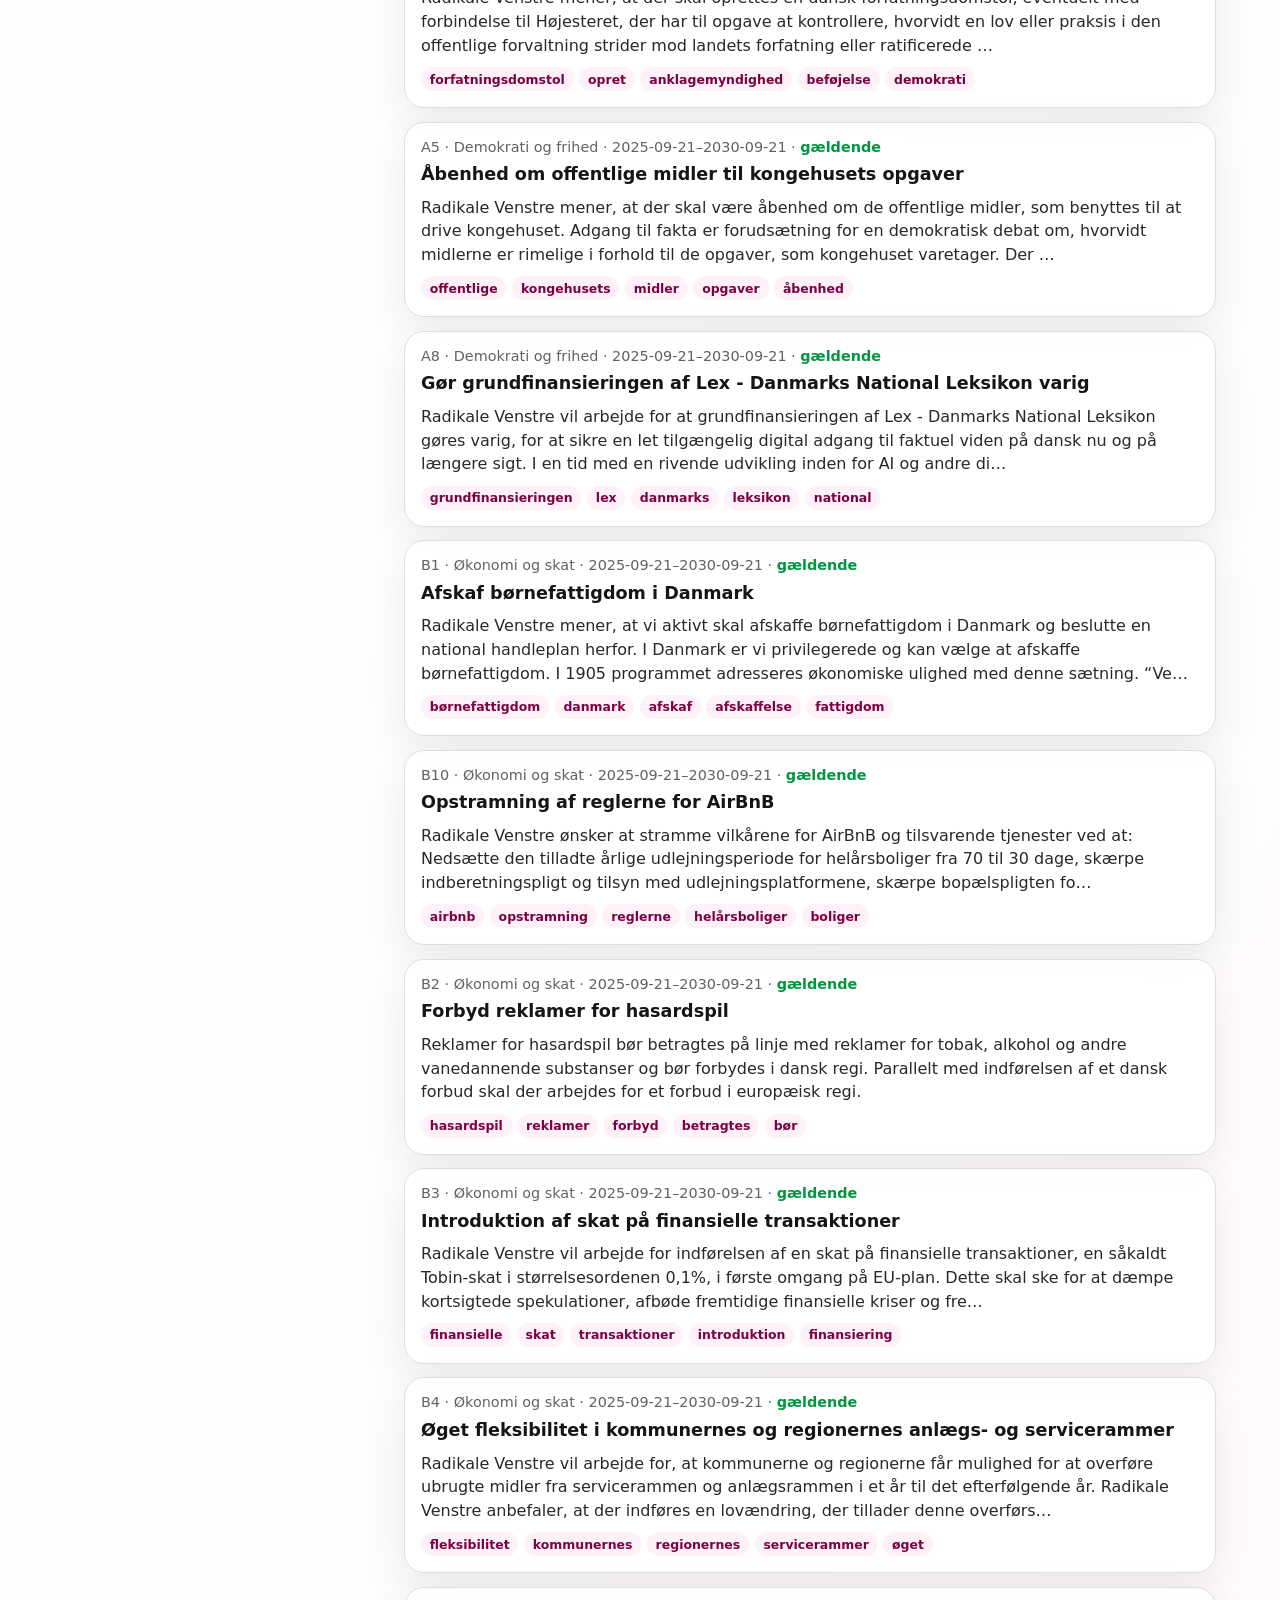
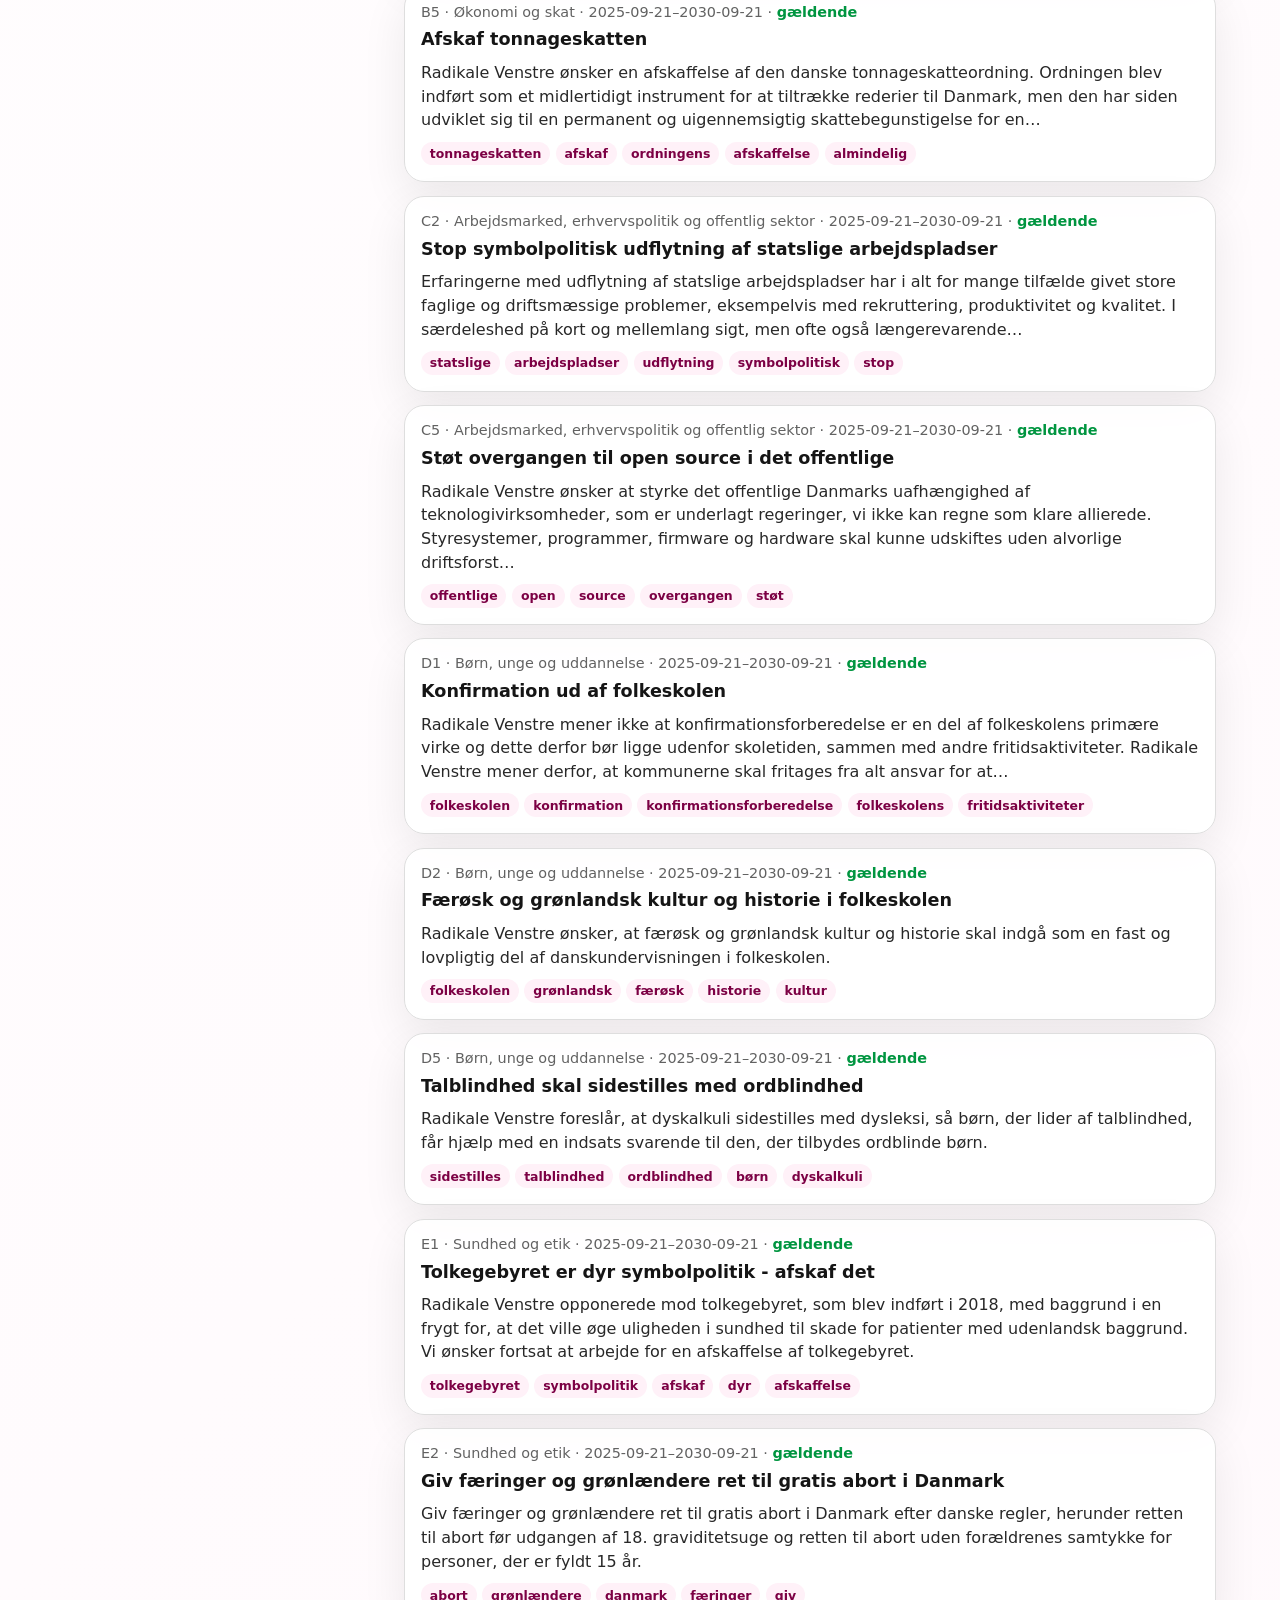
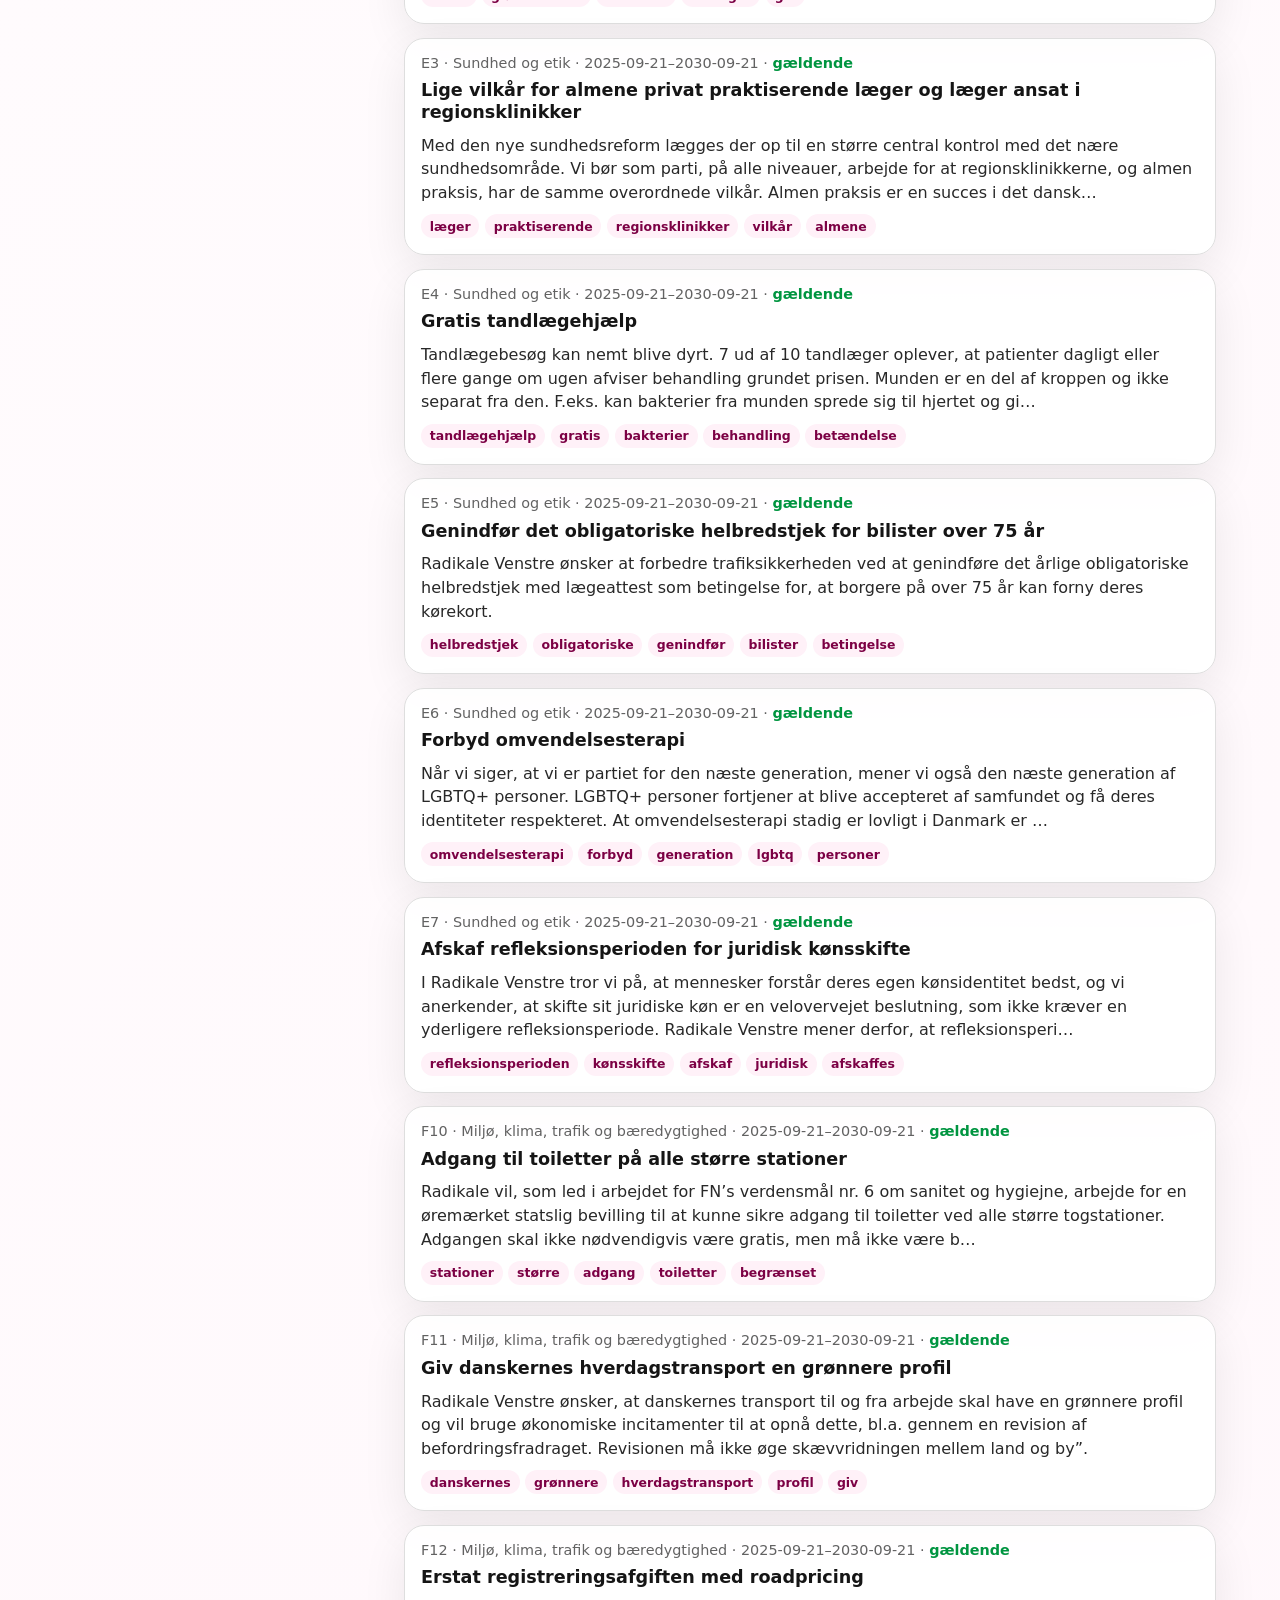
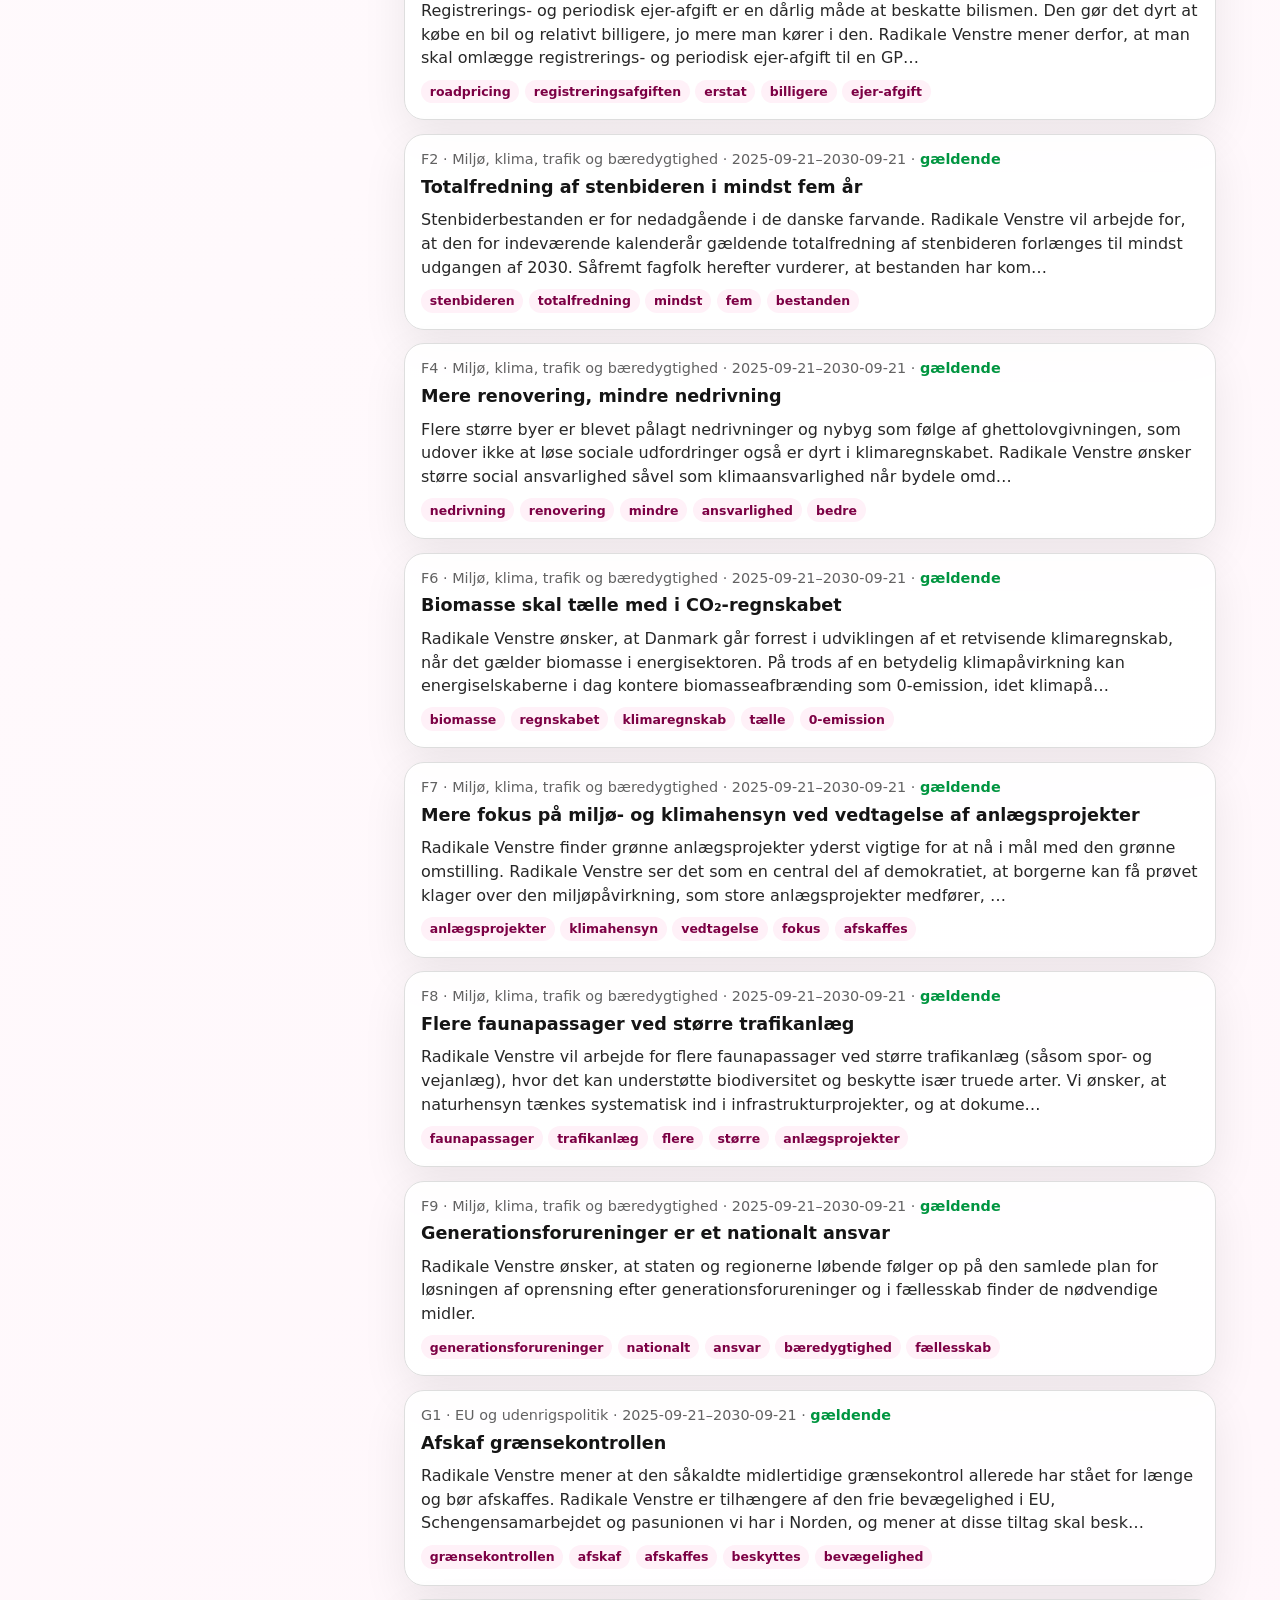
==== commit 8a9ab68d: "Deploy static site to GitHub Pages" ====
--- a/index.html
+++ b/index.html
@@ -284,6 +284,11 @@
         <option value="åbningstider"></option>
       </datalist>
 
+      <div class="mobile-search-feedback" aria-live="polite">
+        <p id="summaryMobile" class="summary">Indlæser…</p>
+        <button id="copyLinkMobile" type="button">Del link</button>
+      </div>
+
       <div class="filter-row">
         <label for="year">År</label>
         <select id="year"></select>
--- a/style.css
+++ b/style.css
@@ -134,6 +134,7 @@
   margin-bottom: 1rem;
 }
 .summary { color: var(--muted); margin: 0; }
+.mobile-search-feedback { display: none; }
 .results { display: grid; gap: .85rem; }
 
 /* Individual result cards in the search result list. */
@@ -206,13 +207,44 @@
 /* Single-column layout on phones and narrow windows. */
 @media (max-width: 760px) {
   /* Header: party mark, page title and short explanatory text. */
-.site-header { align-items: flex-start; }
+  .site-header { align-items: flex-start; }
   .brand-mark { width: 3.2rem; height: 3.2rem; font-size: 1.7rem; border-radius: .95rem; }
-  /* Main two-column layout: sticky filters on the left, results on the right. */
-.layout { grid-template-columns: 1fr; }
-  /* Filter panel stays visible on larger screens while users scroll results. */
-.filters { position: static; }
-  /* Result toolbar: count summary and shareable-link button. */
-.toolbar { align-items: stretch; flex-direction: column; }
-  #copyLink { width: 100%; }
-}
+
+  /* Main two-column layout: filters first, results below. */
+  .layout { grid-template-columns: 1fr; }
+  .filters { position: static; padding: .9rem; }
+
+  label { margin: .25rem 0 .25rem; }
+  input[type="search"], select { padding: .72rem .85rem; }
+  .filter-row { margin-top: .65rem; }
+
+  /* Keep live result feedback close to the search field while the keyboard is open. */
+  .mobile-search-feedback {
+    display: flex;
+    align-items: center;
+    justify-content: space-between;
+    gap: .75rem;
+    margin-top: .75rem;
+  }
+  .mobile-search-feedback .summary { font-size: .95rem; }
+  #copyLinkMobile {
+    flex: 0 0 auto;
+    padding: .45rem .75rem;
+    background: transparent;
+    color: var(--rv-magenta);
+    border: 1px solid rgba(229,0,126,.35);
+  }
+
+  /* These desktop helpers take too much space before results on mobile. */
+  .hint { display: none; }
+  .content > .toolbar { display: none; }
+
+  #reset {
+    width: auto;
+    margin-top: .75rem;
+    padding: .45rem .75rem;
+    background: transparent;
+    color: var(--muted);
+    border: 1px solid var(--line);
+  }
+}
